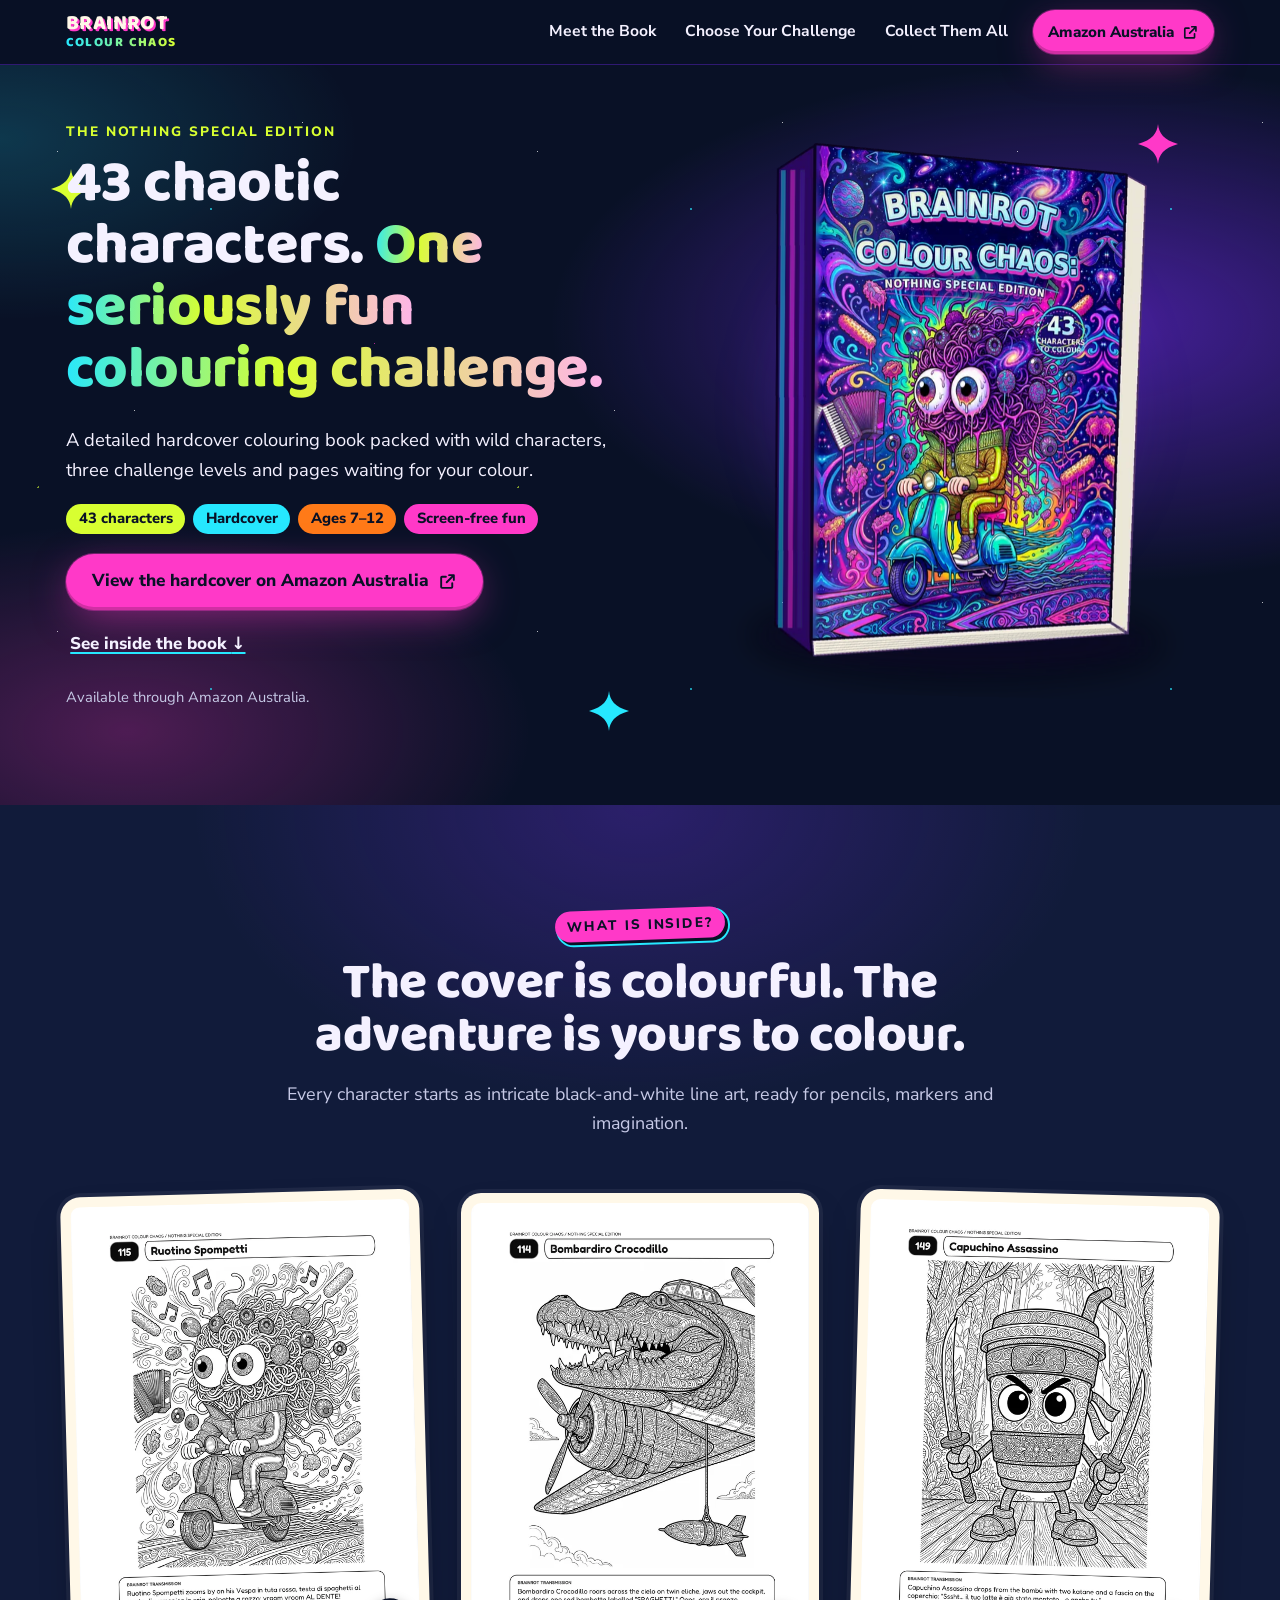
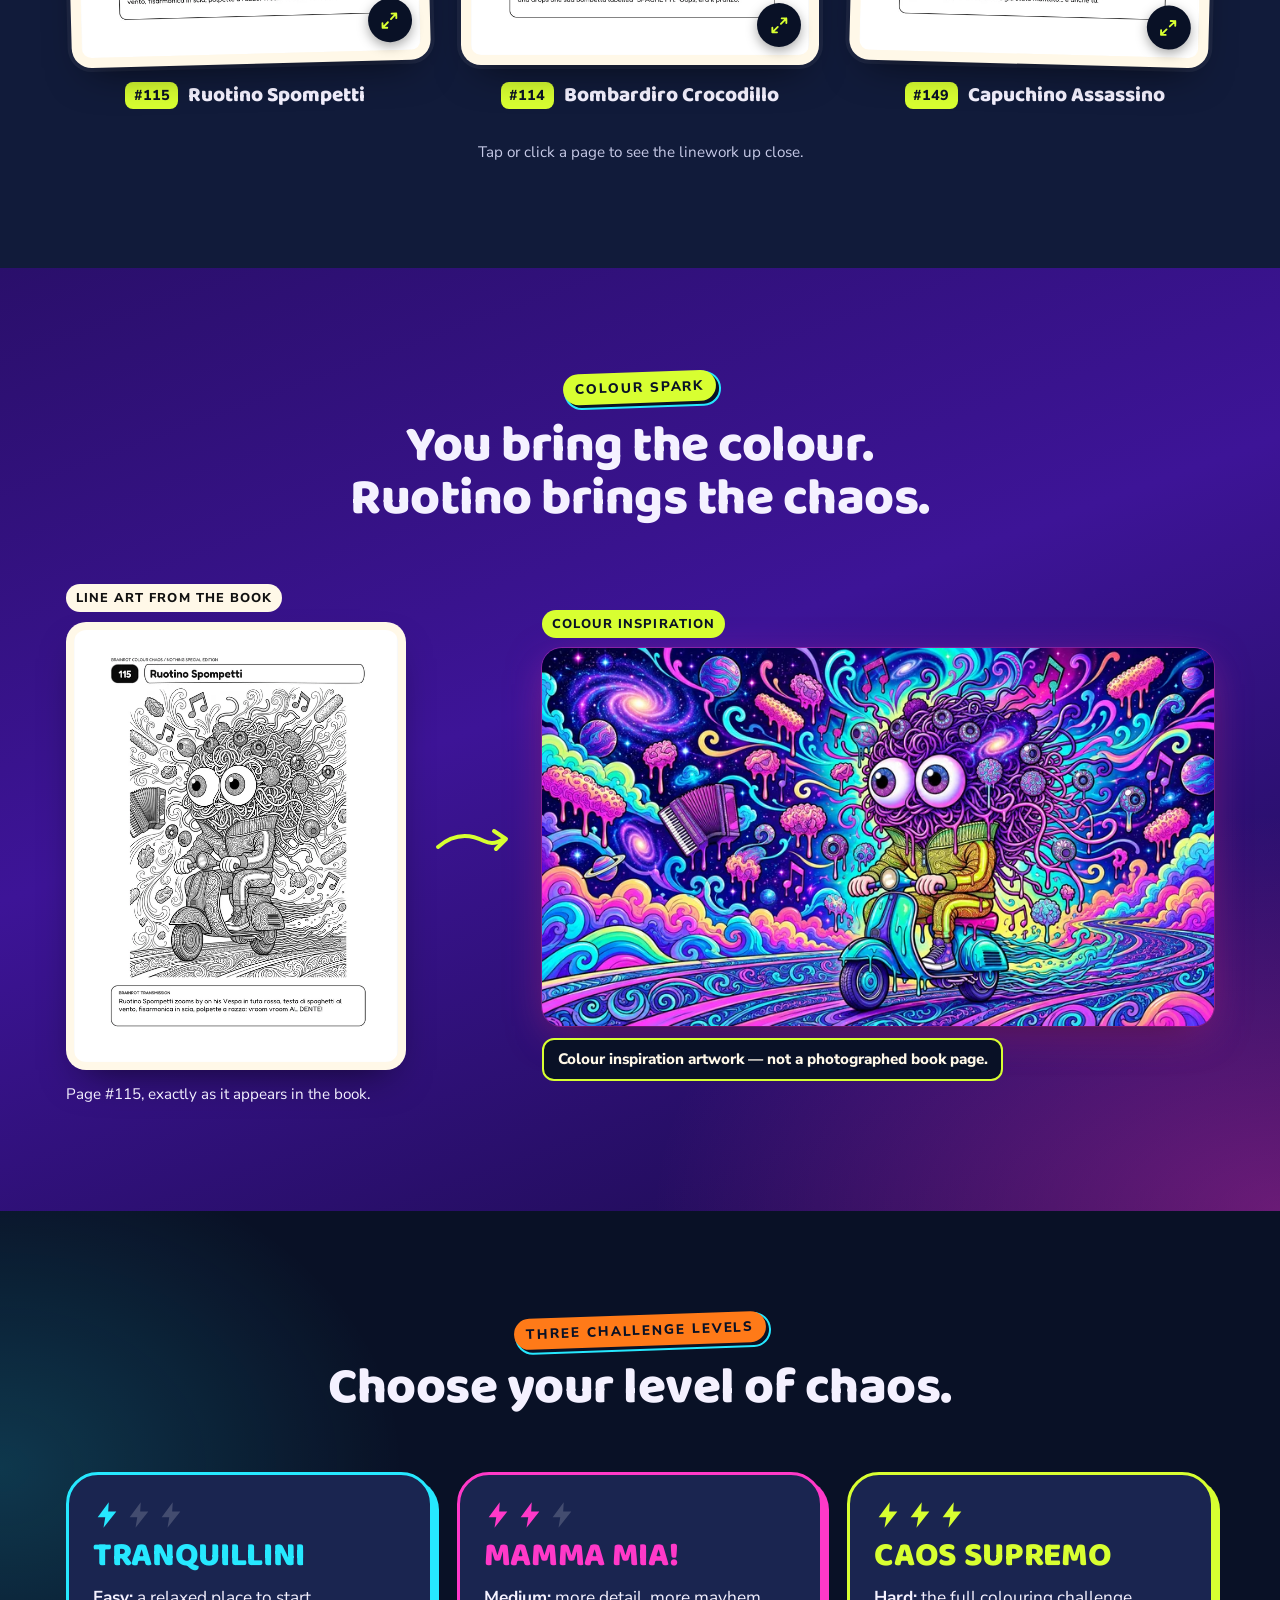
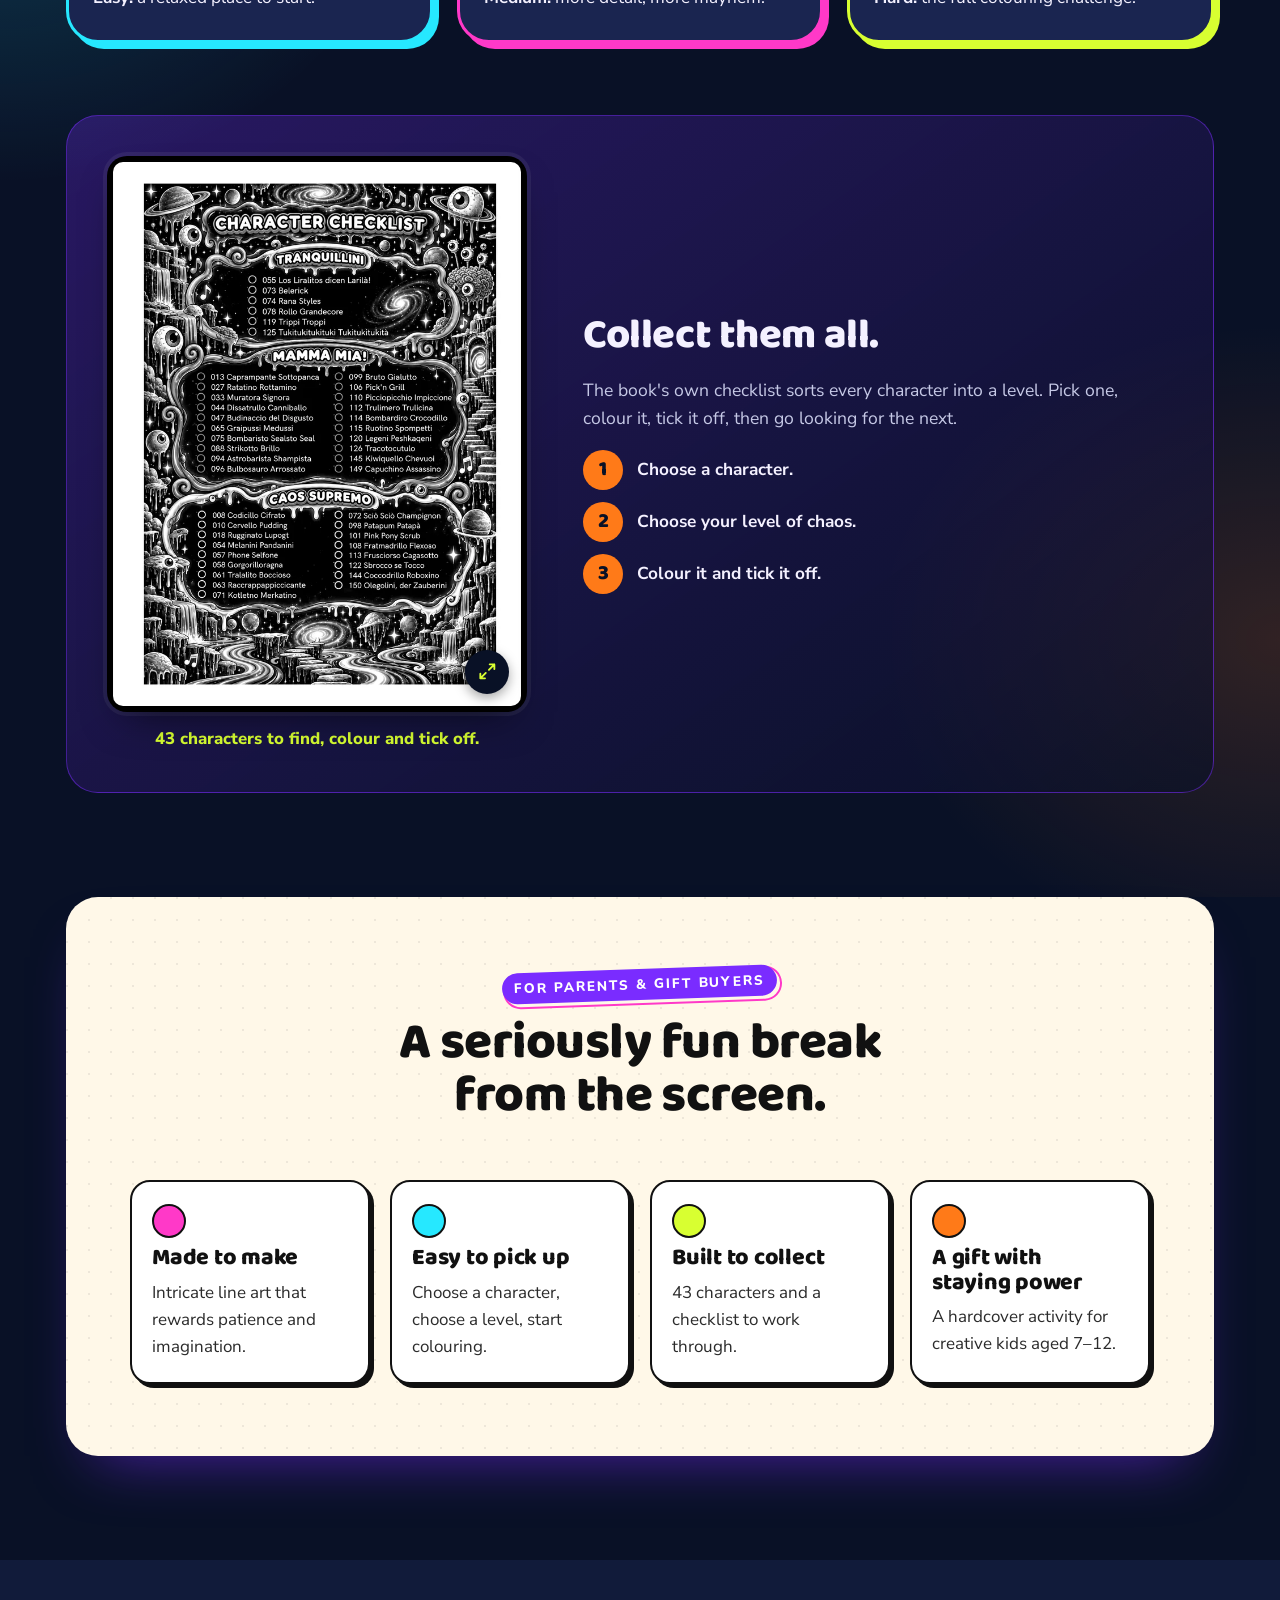
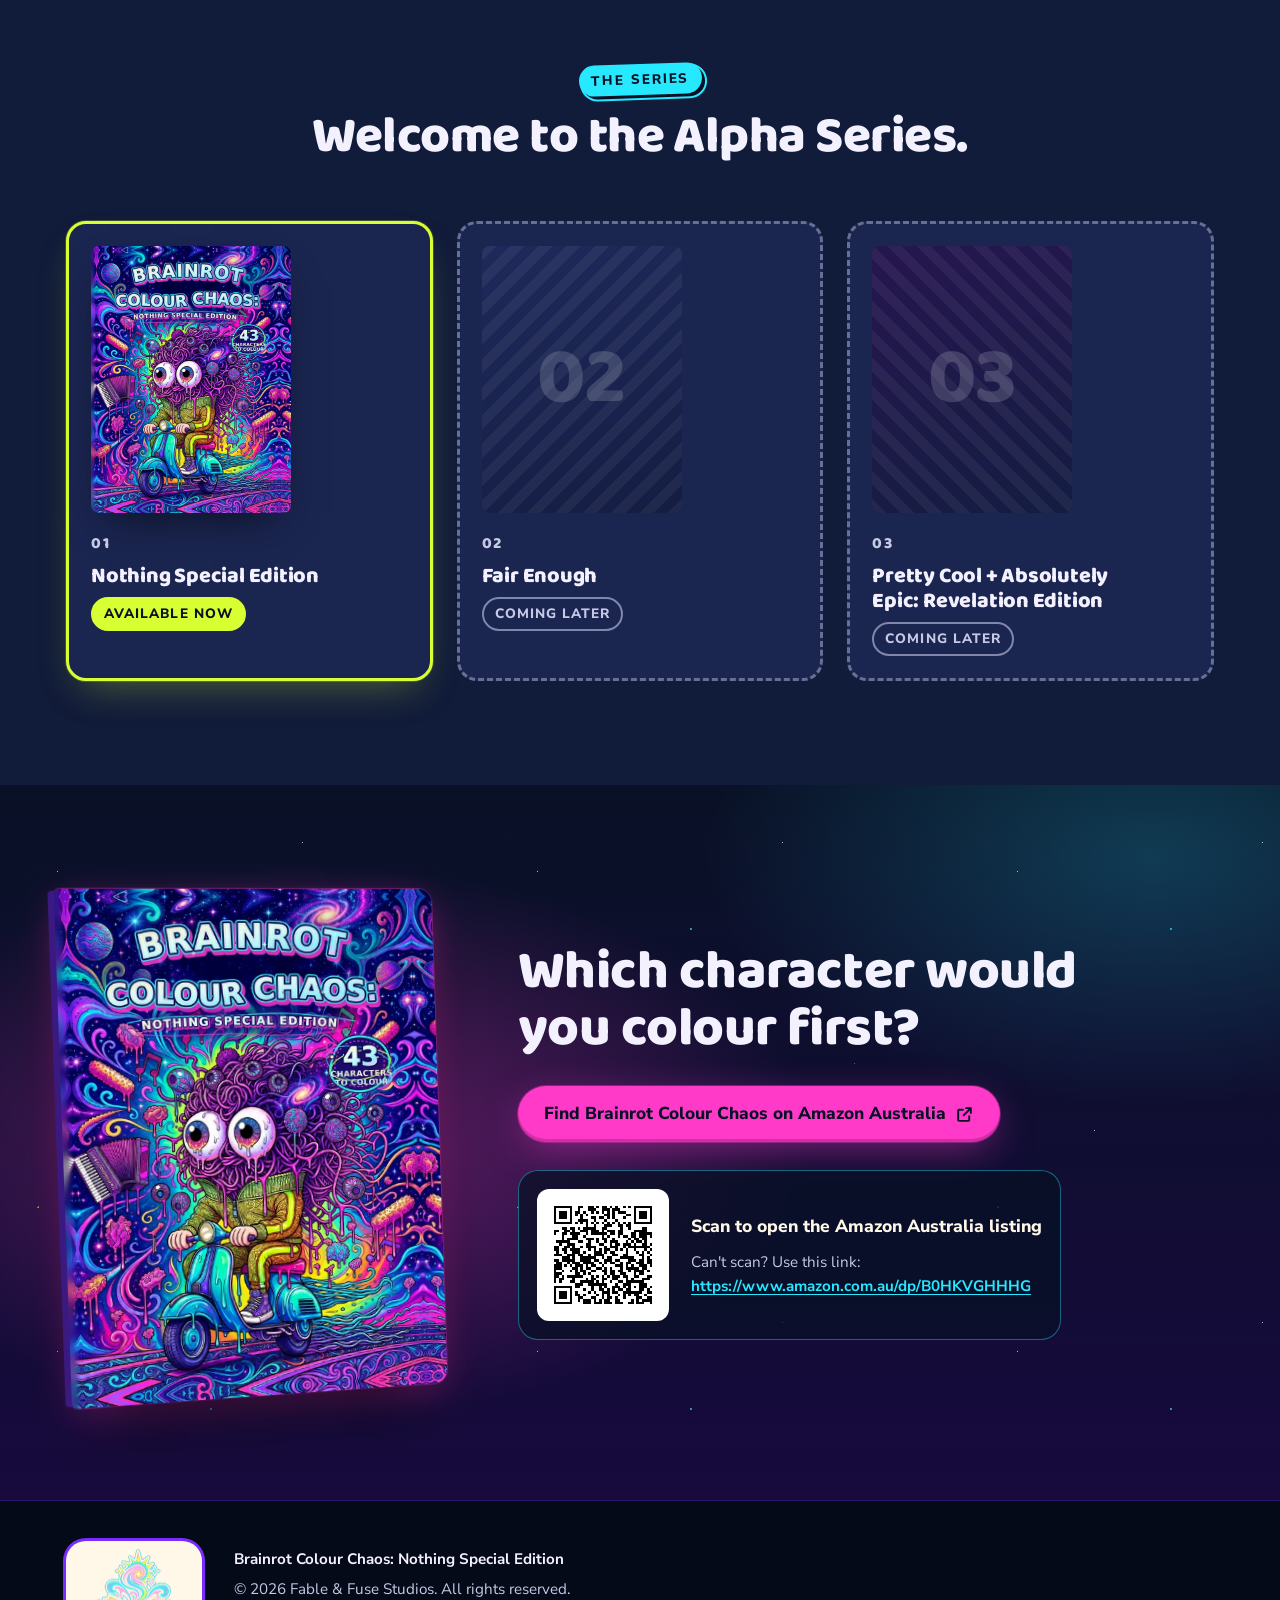
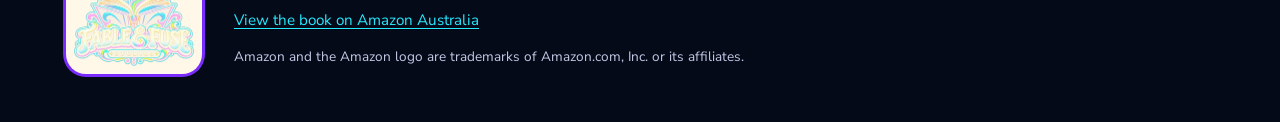
==== site/index.html @ ffc6242b "Brainrot Colour Chaos marketing site v1.0" ====
<!doctype html>
<html lang="en-AU">
<head>
  <meta charset="utf-8">
  <meta name="viewport" content="width=device-width, initial-scale=1">
  <title>Brainrot Colour Chaos | 43 Characters to Colour</title>
  <meta name="description" content="A colourful hardcover colouring challenge with 43 chaotic characters, three difficulty levels and intricate pages for creative kids aged 7–12.">
  <meta name="theme-color" content="#091126">
  <link rel="canonical" href="https://reevegibsone-cmyk.github.io/brainrot-colour-chaos-site/">

  <meta property="og:type" content="website">
  <meta property="og:title" content="Brainrot Colour Chaos | 43 Characters to Colour">
  <meta property="og:description" content="A colourful hardcover colouring challenge with 43 chaotic characters, three difficulty levels and intricate pages for creative kids aged 7–12.">
  <meta property="og:url" content="https://reevegibsone-cmyk.github.io/brainrot-colour-chaos-site/">
  <meta property="og:image" content="https://reevegibsone-cmyk.github.io/brainrot-colour-chaos-site/assets/og-image.jpg">
  <meta property="og:image:width" content="1200">
  <meta property="og:image:height" content="630">
  <meta property="og:image:alt" content="Front cover of Brainrot Colour Chaos: Nothing Special Edition">
  <meta property="og:locale" content="en_AU">
  <meta name="twitter:card" content="summary_large_image">

  <link rel="icon" type="image/png" href="assets/favicon.png">
  <link rel="apple-touch-icon" href="assets/apple-touch-icon.png">

  <link rel="preconnect" href="https://fonts.googleapis.com">
  <link rel="preconnect" href="https://fonts.gstatic.com" crossorigin>
  <link rel="stylesheet" href="https://fonts.googleapis.com/css2?family=Baloo+2:wght@700;800&family=Nunito+Sans:opsz,wght@6..12,400;6..12,700;6..12,800&display=swap">
  <link rel="preload" as="image" type="image/webp" href="assets/img/hardcover-mockup-640.webp"
        imagesrcset="assets/img/hardcover-mockup-640.webp 640w, assets/img/hardcover-mockup-1100.webp 1100w"
        imagesizes="(min-width: 960px) 480px, 88vw" fetchpriority="high">
  <link rel="stylesheet" href="css/styles.css">
  <script type="module" src="js/main.js"></script>
</head>
<body>
  <a class="skip-link" href="#main">Skip to content</a>

  <!-- Reusable external-link icon -->
  <svg width="0" height="0" class="sr-only" aria-hidden="true" focusable="false">
    <symbol id="i-external" viewBox="0 0 24 24"><path fill="none" stroke="currentColor" stroke-width="2.4" stroke-linecap="round" stroke-linejoin="round" d="M14 4h6v6M20 4l-9 9M18 14v5a1 1 0 0 1-1 1H5a1 1 0 0 1-1-1V7a1 1 0 0 1 1-1h5"/></symbol>
    <symbol id="i-spark" viewBox="0 0 24 24"><path fill="currentColor" d="M12 0c.6 5.7 3.3 9.4 12 12-8.7 2.6-11.4 6.3-12 12-.6-5.7-3.3-9.4-12-12 8.7-2.6 11.4-6.3 12-12Z"/></symbol>
    <symbol id="i-bolt" viewBox="0 0 24 24"><path fill="currentColor" d="M13.5 1 4 14h6.5L9 23l11-14h-7l.5-8Z"/></symbol>
    <symbol id="i-expand" viewBox="0 0 24 24"><path fill="none" stroke="currentColor" stroke-width="2.4" stroke-linecap="round" stroke-linejoin="round" d="M15 3h6v6M9 21H3v-6M21 3l-7 7M3 21l7-7"/></symbol>
  </svg>

  <header class="site-header">
    <div class="wrap site-header__inner">
      <a class="wordmark" href="#top" aria-label="Brainrot Colour Chaos, back to top">
        <span class="wordmark__top">Brainrot</span>
        <span class="wordmark__bottom">Colour Chaos</span>
      </a>
      <nav class="site-nav" aria-label="Primary">
        <ul>
          <li><a href="#inside">Meet the Book</a></li>
          <li><a href="#challenge">Choose Your Challenge</a></li>
          <li><a href="#collect">Collect Them All</a></li>
        </ul>
      </nav>
      <a class="btn btn--pink btn--small" href="https://www.amazon.com.au/dp/B0HKVGHHHG" target="_blank" rel="noopener noreferrer">
        <span>Amazon<span class="nav-cta__long"> Australia</span></span>
        <svg class="icon" aria-hidden="true" focusable="false"><use href="#i-external"/></svg>
        <span class="sr-only">(opens in a new tab)</span>
      </a>
    </div>
  </header>

  <main id="main">
    <!-- B. Hero -->
    <section class="hero" id="top" aria-labelledby="hero-title">
      <div class="stars" aria-hidden="true"></div>
      <svg class="decal decal--1" aria-hidden="true" focusable="false"><use href="#i-spark"/></svg>
      <svg class="decal decal--2" aria-hidden="true" focusable="false"><use href="#i-spark"/></svg>
      <svg class="decal decal--3" aria-hidden="true" focusable="false"><use href="#i-spark"/></svg>

      <div class="wrap hero__grid">
        <div class="hero__intro">
          <p class="eyebrow">The Nothing Special Edition</p>
          <h1 id="hero-title">43 chaotic characters. <span class="grad-text">One seriously fun colouring challenge.</span></h1>
        </div>

        <div class="hero__media">
          <div class="hero__glow" aria-hidden="true"></div>
          <img class="hero__mockup"
               src="assets/img/hardcover-mockup-640.webp"
               srcset="assets/img/hardcover-mockup-640.webp 640w, assets/img/hardcover-mockup-1100.webp 1100w"
               sizes="(min-width: 960px) 480px, 88vw"
               width="640" height="742" fetchpriority="high" decoding="async"
               alt="Hardcover mockup of Brainrot Colour Chaos: Nothing Special Edition">
        </div>

        <div class="hero__body">
          <p class="lede">A detailed hardcover colouring book packed with wild characters, three challenge levels and pages waiting for your colour.</p>
          <ul class="chips" aria-label="Book at a glance">
            <li class="chip chip--lime">43 characters</li>
            <li class="chip chip--cyan">Hardcover</li>
            <li class="chip chip--orange">Ages 7–12</li>
            <li class="chip chip--pink">Screen-free fun</li>
          </ul>
          <div class="hero__actions">
            <a class="btn btn--pink btn--large" href="https://www.amazon.com.au/dp/B0HKVGHHHG" target="_blank" rel="noopener noreferrer">
              <span>View the hardcover on Amazon Australia</span>
              <svg class="icon" aria-hidden="true" focusable="false"><use href="#i-external"/></svg>
              <span class="sr-only">(opens in a new tab)</span>
            </a>
            <a class="text-link" href="#inside">See inside the book <span aria-hidden="true">↓</span></a>
          </div>
          <p class="fine-print">Available through Amazon Australia.</p>
        </div>
      </div>
    </section>

    <!-- C. What is inside? -->
    <section class="section section--inside" id="inside" aria-labelledby="inside-title">
      <div class="wrap">
        <header class="section-head">
          <p class="eyebrow eyebrow--sticker">What is inside?</p>
          <h2 id="inside-title">The cover is colourful. The adventure is yours to colour.</h2>
          <p class="section-lede">Every character starts as intricate black-and-white line art, ready for pencils, markers and imagination.</p>
        </header>

        <ul class="page-grid" role="list">
          <li class="page-card page-card--tilt-l">
            <button class="page-card__open" type="button" data-lightbox="pages"
                    data-full="assets/img/page-115-ruotino-spompetti-1400.webp"
                    data-caption="#115 · Ruotino Spompetti">
              <img src="assets/img/page-115-ruotino-spompetti-640.webp" width="640" height="853" loading="lazy" decoding="async"
                   sizes="(min-width: 960px) 340px, (min-width: 640px) 45vw, 90vw"
                   srcset="assets/img/page-115-ruotino-spompetti-640.webp 640w, assets/img/page-115-ruotino-spompetti-1400.webp 1400w"
                   alt="Colouring page 115, Ruotino Spompetti: a spaghetti-headed character with huge eyes riding a patterned scooter, surrounded by meatballs, music notes and an accordion">
              <span class="page-card__zoom"><svg class="icon" aria-hidden="true" focusable="false"><use href="#i-expand"/></svg><span class="sr-only">Open larger preview</span></span>
            </button>
            <p class="page-card__label"><span class="page-no">#115</span> Ruotino Spompetti</p>
          </li>
          <li class="page-card">
            <button class="page-card__open" type="button" data-lightbox="pages"
                    data-full="assets/img/page-114-bombardiro-crocodillo-1400.webp"
                    data-caption="#114 · Bombardiro Crocodillo">
              <img src="assets/img/page-114-bombardiro-crocodillo-640.webp" width="640" height="853" loading="lazy" decoding="async"
                   sizes="(min-width: 960px) 340px, (min-width: 640px) 45vw, 90vw"
                   srcset="assets/img/page-114-bombardiro-crocodillo-640.webp 640w, assets/img/page-114-bombardiro-crocodillo-1400.webp 1400w"
                   alt="Colouring page 114, Bombardiro Crocodillo: a crocodile-headed propeller plane with patterned wings flying between swirly clouds">
              <span class="page-card__zoom"><svg class="icon" aria-hidden="true" focusable="false"><use href="#i-expand"/></svg><span class="sr-only">Open larger preview</span></span>
            </button>
            <p class="page-card__label"><span class="page-no">#114</span> Bombardiro Crocodillo</p>
          </li>
          <li class="page-card page-card--tilt-r">
            <button class="page-card__open" type="button" data-lightbox="pages"
                    data-full="assets/img/page-149-capuchino-assassino-1400.webp"
                    data-caption="#149 · Capuchino Assassino">
              <img src="assets/img/page-149-capuchino-assassino-640.webp" width="640" height="853" loading="lazy" decoding="async"
                   sizes="(min-width: 960px) 340px, (min-width: 640px) 45vw, 90vw"
                   srcset="assets/img/page-149-capuchino-assassino-640.webp 640w, assets/img/page-149-capuchino-assassino-1400.webp 1400w"
                   alt="Colouring page 149, Capuchino Assassino: a ninja coffee cup with a headband and fierce eyes holding two swords in a patterned forest">
              <span class="page-card__zoom"><svg class="icon" aria-hidden="true" focusable="false"><use href="#i-expand"/></svg><span class="sr-only">Open larger preview</span></span>
            </button>
            <p class="page-card__label"><span class="page-no">#149</span> Capuchino Assassino</p>
          </li>
        </ul>
        <p class="hint">Tap or click a page to see the linework up close.</p>
      </div>
    </section>

    <!-- D. Colour spark -->
    <section class="section section--spark" aria-labelledby="spark-title">
      <div class="wrap">
        <header class="section-head">
          <p class="eyebrow eyebrow--sticker eyebrow--lime">Colour spark</p>
          <h2 id="spark-title">You bring the colour. Ruotino brings the chaos.</h2>
        </header>
        <div class="spark">
          <figure class="spark__before">
            <span class="tag tag--cream">Line art from the book</span>
            <img src="assets/img/page-115-ruotino-spompetti-640.webp" width="640" height="853" loading="lazy" decoding="async"
                 alt="The black-and-white colouring page of Ruotino Spompetti, page 115, before any colour is added">
            <figcaption>Page #115, exactly as it appears in the book.</figcaption>
          </figure>
          <div class="spark__arrow" aria-hidden="true">
            <svg viewBox="0 0 80 40"><path d="M4 22c14-12 30-14 46-6 6 3 12 3 20-2" fill="none" stroke="currentColor" stroke-width="4" stroke-linecap="round"/><path d="M60 6l12 8-10 10" fill="none" stroke="currentColor" stroke-width="4" stroke-linecap="round" stroke-linejoin="round"/></svg>
          </div>
          <figure class="spark__after">
            <span class="tag tag--lime">Colour inspiration</span>
            <img src="assets/img/ruotino-colour-inspiration-800.webp"
                 srcset="assets/img/ruotino-colour-inspiration-800.webp 800w, assets/img/ruotino-colour-inspiration-1600.webp 1600w"
                 sizes="(min-width: 960px) 620px, 90vw"
                 width="800" height="450" loading="lazy" decoding="async"
                 alt="Full-colour inspiration artwork of Ruotino Spompetti riding a turquoise scooter through a neon galaxy of swirls, planets and floating meatballs">
            <figcaption class="spark__label">Colour inspiration artwork — not a photographed book page.</figcaption>
          </figure>
        </div>
      </div>
    </section>

    <!-- E. Challenge system -->
    <section class="section section--challenge" id="challenge" aria-labelledby="challenge-title">
      <div class="wrap">
        <header class="section-head">
          <p class="eyebrow eyebrow--sticker eyebrow--orange">Three challenge levels</p>
          <h2 id="challenge-title">Choose your level of chaos.</h2>
        </header>

        <ul class="levels" role="list">
          <li class="level level--easy">
            <span class="level__meter" aria-hidden="true">
              <svg class="icon"><use href="#i-bolt"/></svg><svg class="icon icon--off"><use href="#i-bolt"/></svg><svg class="icon icon--off"><use href="#i-bolt"/></svg>
            </span>
            <h3 class="level__name">Tranquillini</h3>
            <p><strong>Easy:</strong> a relaxed place to start.</p>
          </li>
          <li class="level level--medium">
            <span class="level__meter" aria-hidden="true">
              <svg class="icon"><use href="#i-bolt"/></svg><svg class="icon"><use href="#i-bolt"/></svg><svg class="icon icon--off"><use href="#i-bolt"/></svg>
            </span>
            <h3 class="level__name">Mamma Mia!</h3>
            <p><strong>Medium:</strong> more detail, more mayhem.</p>
          </li>
          <li class="level level--hard">
            <span class="level__meter" aria-hidden="true">
              <svg class="icon"><use href="#i-bolt"/></svg><svg class="icon"><use href="#i-bolt"/></svg><svg class="icon"><use href="#i-bolt"/></svg>
            </span>
            <h3 class="level__name">Caos Supremo</h3>
            <p><strong>Hard:</strong> the full colouring challenge.</p>
          </li>
        </ul>

        <div class="collect" id="collect">
          <figure class="collect__figure">
            <button class="collect__open" type="button" data-lightbox="checklist"
                    data-full="assets/img/character-checklist-1400.webp"
                    data-caption="Character checklist · 43 characters to find, colour and tick off.">
              <img src="assets/img/character-checklist-720.webp"
                   srcset="assets/img/character-checklist-720.webp 720w, assets/img/character-checklist-1400.webp 1400w"
                   sizes="(min-width: 960px) 420px, 90vw"
                   width="720" height="960" loading="lazy" decoding="async"
                   alt="The book's character checklist, listing all 43 characters by page number under three levels: Tranquillini, Mamma Mia! and Caos Supremo">
              <span class="page-card__zoom"><svg class="icon" aria-hidden="true" focusable="false"><use href="#i-expand"/></svg><span class="sr-only">Open larger checklist</span></span>
            </button>
            <figcaption>43 characters to find, colour and tick off.</figcaption>
          </figure>
          <div class="collect__copy">
            <h3>Collect them all.</h3>
            <p>The book's own checklist sorts every character into a level. Pick one, colour it, tick it off, then go looking for the next.</p>
            <ol class="steps">
              <li><span class="steps__n" aria-hidden="true">1</span> Choose a character.</li>
              <li><span class="steps__n" aria-hidden="true">2</span> Choose your level of chaos.</li>
              <li><span class="steps__n" aria-hidden="true">3</span> Colour it and tick it off.</li>
            </ol>
          </div>
        </div>
      </div>
    </section>

    <!-- F. Parent confidence -->
    <section class="section section--parents" aria-labelledby="parents-title">
      <div class="wrap">
        <div class="paper">
          <header class="section-head section-head--dark">
            <p class="eyebrow eyebrow--sticker eyebrow--violet">For parents &amp; gift buyers</p>
            <h2 id="parents-title">A seriously fun break from the screen.</h2>
          </header>
          <ul class="benefits" role="list">
            <li class="benefit">
              <span class="benefit__dot benefit__dot--pink" aria-hidden="true"></span>
              <h3>Made to make</h3>
              <p>Intricate line art that rewards patience and imagination.</p>
            </li>
            <li class="benefit">
              <span class="benefit__dot benefit__dot--cyan" aria-hidden="true"></span>
              <h3>Easy to pick up</h3>
              <p>Choose a character, choose a level, start colouring.</p>
            </li>
            <li class="benefit">
              <span class="benefit__dot benefit__dot--lime" aria-hidden="true"></span>
              <h3>Built to collect</h3>
              <p>43 characters and a checklist to work through.</p>
            </li>
            <li class="benefit">
              <span class="benefit__dot benefit__dot--orange" aria-hidden="true"></span>
              <h3>A gift with staying power</h3>
              <p>A hardcover activity for creative kids aged 7–12.</p>
            </li>
          </ul>
        </div>
      </div>
    </section>

    <!-- G. Alpha Series -->
    <section class="section section--series" id="series" aria-labelledby="series-title">
      <div class="wrap">
        <header class="section-head">
          <p class="eyebrow eyebrow--sticker eyebrow--cyan">The series</p>
          <h2 id="series-title">Welcome to the Alpha Series.</h2>
        </header>
        <ol class="series" role="list">
          <li class="book book--now">
            <img class="book__cover" src="assets/img/front-cover-600.webp" width="600" height="800" loading="lazy" decoding="async"
                 alt="Front cover of Brainrot Colour Chaos: Nothing Special Edition">
            <div class="book__text">
              <span class="book__no" aria-hidden="true">01</span>
              <h3><span class="sr-only">Book 1: </span>Nothing Special Edition</h3>
              <p class="status status--now">Available now</p>
            </div>
          </li>
          <li class="book book--later">
            <div class="book__placeholder" aria-hidden="true"><span>02</span></div>
            <div class="book__text">
              <span class="book__no" aria-hidden="true">02</span>
              <h3><span class="sr-only">Book 2: </span>Fair Enough</h3>
              <p class="status">Coming later</p>
            </div>
          </li>
          <li class="book book--later">
            <div class="book__placeholder book__placeholder--alt" aria-hidden="true"><span>03</span></div>
            <div class="book__text">
              <span class="book__no" aria-hidden="true">03</span>
              <h3><span class="sr-only">Book 3: </span>Pretty Cool + Absolutely Epic: Revelation Edition</h3>
              <p class="status">Coming later</p>
            </div>
          </li>
        </ol>
      </div>
    </section>

    <!-- H. Final conversion -->
    <section class="section section--final" aria-labelledby="final-title">
      <div class="stars" aria-hidden="true"></div>
      <div class="wrap final">
        <div class="final__cover">
          <img src="assets/img/front-cover-600.webp"
               srcset="assets/img/front-cover-600.webp 600w, assets/img/front-cover-1000.webp 1000w"
               sizes="(min-width: 960px) 380px, 70vw"
               width="600" height="800" loading="lazy" decoding="async"
               alt="Front cover of Brainrot Colour Chaos: Nothing Special Edition, showing a spaghetti-headed character on a scooter and a badge reading 43 characters to colour">
        </div>
        <div class="final__copy">
          <h2 id="final-title">Which character would you colour first?</h2>
          <a class="btn btn--pink btn--large" href="https://www.amazon.com.au/dp/B0HKVGHHHG" target="_blank" rel="noopener noreferrer">
            <span>Find Brainrot Colour Chaos on Amazon Australia</span>
            <svg class="icon" aria-hidden="true" focusable="false"><use href="#i-external"/></svg>
            <span class="sr-only">(opens in a new tab)</span>
          </a>
          <div class="qr">
            <a class="qr__code" href="https://www.amazon.com.au/dp/B0HKVGHHHG" target="_blank" rel="noopener noreferrer">
              <img src="assets/img/amazon-au-qr.png" width="900" height="900" loading="lazy" decoding="async"
                   alt="QR code that opens the Brainrot Colour Chaos listing on Amazon Australia">
              <span class="sr-only">(opens in a new tab)</span>
            </a>
            <div class="qr__text">
              <p class="qr__label">Scan to open the Amazon Australia listing</p>
              <p class="qr__fallback">Can't scan? Use this link:<br>
                <a href="https://www.amazon.com.au/dp/B0HKVGHHHG" target="_blank" rel="noopener noreferrer">https://www.amazon.com.au/dp/B0HKVGHHHG<span class="sr-only"> (opens in a new tab)</span></a>
              </p>
            </div>
          </div>
        </div>
      </div>
    </section>
  </main>

  <!-- I. Footer -->
  <footer class="site-footer">
    <div class="wrap site-footer__inner">
      <img class="site-footer__logo" src="assets/img/fable-and-fuse-logo-240.webp"
           srcset="assets/img/fable-and-fuse-logo-240.webp 1x, assets/img/fable-and-fuse-logo-480.webp 2x"
           width="120" height="118" loading="lazy" decoding="async" alt="Fable &amp; Fuse Studios">
      <div class="site-footer__text">
        <p><strong>Brainrot Colour Chaos: Nothing Special Edition</strong></p>
        <p>© <span data-year>2026</span> Fable &amp; Fuse Studios. All rights reserved.</p>
        <p><a href="https://www.amazon.com.au/dp/B0HKVGHHHG" target="_blank" rel="noopener noreferrer">View the book on Amazon Australia<span class="sr-only"> (opens in a new tab)</span></a></p>
        <p class="site-footer__legal">Amazon and the Amazon logo are trademarks of Amazon.com, Inc. or its affiliates.</p>
      </div>
    </div>
  </footer>

  <!-- Lightbox -->
  <dialog class="lightbox" id="lightbox" aria-labelledby="lightbox-caption">
    <div class="lightbox__frame">
      <figure class="lightbox__figure">
        <img class="lightbox__img" src="" alt="">
        <figcaption class="lightbox__caption">
          <span id="lightbox-caption"></span>
          <span class="lightbox__count" aria-live="polite"></span>
        </figcaption>
      </figure>
      <div class="lightbox__controls">
        <button class="lb-btn" type="button" data-lb="prev"><span aria-hidden="true">←</span> Previous</button>
        <button class="lb-btn lb-btn--close" type="button" data-lb="close">Close <span aria-hidden="true">✕</span></button>
        <button class="lb-btn" type="button" data-lb="next">Next <span aria-hidden="true">→</span></button>
      </div>
    </div>
  </dialog>
</body>
</html>
---- site/css/styles.css ----
/* Brainrot Colour Chaos — v1.0
   Neon chaos, controlled layout. Mobile-first. */

:root {
  --ink: #091126;
  --ink-2: #111b3a;
  --ink-3: #1a2550;
  --violet: #7a2cff;
  --pink: #ff39c8;
  --lime: #d8ff31;
  --orange: #ff7a18;
  --cyan: #26e8ff;
  --cream: #fff8e8;
  --charcoal: #111111;
  --text: #f4f1ff;
  --text-muted: #c6c9e6;

  --font-display: "Baloo 2", "Arial Rounded MT Bold", "Trebuchet MS", system-ui, sans-serif;
  --font-body: "Nunito Sans", system-ui, -apple-system, "Segoe UI", Roboto, Arial, sans-serif;

  --radius-s: 12px;
  --radius-m: 20px;
  --radius-l: 32px;
  --gutter: 16px;
  --wrap: 1180px;
  --header-h: 64px;

  --glow-pink: 0 0 0 1px rgb(255 57 200 / .35), 0 10px 40px -8px rgb(255 57 200 / .55);
  --glow-cyan: 0 0 0 1px rgb(38 232 255 / .35), 0 10px 40px -8px rgb(38 232 255 / .45);
  --shadow-card: 0 18px 40px -18px rgb(0 0 0 / .65);
}

*, *::before, *::after { box-sizing: border-box; }

html {
  scroll-behavior: smooth;
  scroll-padding-top: calc(var(--header-h) + 12px);
  -webkit-text-size-adjust: 100%;
}

body {
  margin: 0;
  background: var(--ink);
  color: var(--text);
  font-family: var(--font-body);
  font-size: 1.0625rem;
  line-height: 1.6;
  overflow-x: hidden;
}

img, svg { display: block; max-width: 100%; height: auto; }
button { font: inherit; color: inherit; }
a { color: var(--cyan); text-underline-offset: .2em; }
a:hover { color: var(--lime); }

h1, h2, h3 {
  font-family: var(--font-display);
  font-weight: 800;
  line-height: 1.05;
  letter-spacing: -.01em;
  margin: 0;
  text-wrap: balance;
}
p { margin: 0; }
ul, ol { margin: 0; padding: 0; list-style: none; }

:focus-visible {
  outline: 3px solid var(--cyan);
  outline-offset: 3px;
  border-radius: 6px;
}

.sr-only {
  position: absolute !important;
  width: 1px; height: 1px;
  padding: 0; margin: -1px;
  overflow: hidden; clip: rect(0 0 0 0);
  white-space: nowrap; border: 0;
}

.skip-link {
  position: fixed; left: 12px; top: -80px; z-index: 100;
  background: var(--lime); color: var(--ink);
  font-weight: 800; padding: 10px 16px; border-radius: 999px;
  text-decoration: none;
}
.skip-link:focus { top: 12px; color: var(--ink); }

.wrap {
  width: 100%;
  max-width: var(--wrap);
  margin-inline: auto;
  padding-inline: var(--gutter);
}

.icon { width: 1.1em; height: 1.1em; flex: none; }

/* ---------- Buttons & links ---------- */

.btn {
  display: inline-flex;
  align-items: center;
  justify-content: center;
  gap: .55em;
  font-family: var(--font-body);
  font-weight: 800;
  line-height: 1.2;
  text-decoration: none;
  border-radius: 999px;
  border: 0;
  cursor: pointer;
  transition: transform .18s ease, box-shadow .18s ease, background-color .18s ease;
}
.btn--pink {
  background: var(--pink);
  color: var(--ink);
  box-shadow: var(--glow-pink), inset 0 -3px 0 rgb(0 0 0 / .18);
}
.btn--pink:hover { color: var(--ink); background: #ff5ad3; transform: translateY(-2px); }
.btn--pink:active { transform: translateY(0); }
.btn--small { padding: .6em 1em; font-size: .95rem; min-height: 44px; }
.btn--large { padding: 1em 1.5em; font-size: 1.08rem; min-height: 56px; text-align: center; }

.text-link {
  color: var(--text);
  font-weight: 800;
  text-decoration: underline;
  text-decoration-color: var(--cyan);
  text-decoration-thickness: 2px;
  padding: .5em .25em;
}
.text-link:hover { color: var(--lime); text-decoration-color: var(--lime); }

/* ---------- Header ---------- */

.site-header {
  position: sticky;
  top: 0;
  z-index: 50;
  background: rgb(9 17 38 / .88);
  -webkit-backdrop-filter: blur(12px);
  backdrop-filter: blur(12px);
  border-bottom: 1px solid rgb(122 44 255 / .35);
}
.site-header__inner {
  display: flex;
  align-items: center;
  gap: 12px;
  min-height: var(--header-h);
}
.wordmark {
  display: flex;
  flex-direction: column;
  text-decoration: none;
  font-family: var(--font-display);
  font-weight: 800;
  line-height: .9;
  text-transform: uppercase;
  margin-right: auto;
}
.wordmark__top {
  font-size: 1.3rem;
  color: var(--cream);
  text-shadow: 2px 2px 0 var(--pink);
  letter-spacing: .02em;
}
.wordmark__bottom {
  font-size: .82rem;
  letter-spacing: .12em;
  background: linear-gradient(90deg, var(--cyan), var(--lime));
  -webkit-background-clip: text;
  background-clip: text;
  color: transparent;
  padding-top: 3px;
}
.wordmark:hover .wordmark__top { color: #fff; }

.site-nav { display: none; }
.nav-cta__long { display: none; }

@media (min-width: 900px) {
  .site-nav { display: block; }
  .site-nav ul { display: flex; gap: 4px; }
  .site-nav a {
    display: block;
    color: var(--text);
    text-decoration: none;
    font-weight: 700;
    font-size: .98rem;
    padding: .5em .8em;
    border-radius: 999px;
    transition: background-color .15s ease, color .15s ease;
  }
  .site-nav a:hover { background: rgb(216 255 49 / .12); color: var(--lime); }
  .nav-cta__long { display: inline; }
}

/* ---------- Decorative background ---------- */

.stars {
  position: absolute;
  inset: 0;
  pointer-events: none;
  background-image:
    radial-gradient(1.5px 1.5px at 12% 18%, #fff 50%, transparent 51%),
    radial-gradient(1px 1px at 28% 72%, #fff 50%, transparent 51%),
    radial-gradient(2px 2px at 44% 30%, rgb(38 232 255 / .9) 50%, transparent 51%),
    radial-gradient(1px 1px at 63% 12%, #fff 50%, transparent 51%),
    radial-gradient(1.5px 1.5px at 78% 58%, rgb(255 57 200 / .9) 50%, transparent 51%),
    radial-gradient(1px 1px at 90% 26%, #fff 50%, transparent 51%),
    radial-gradient(2px 2px at 8% 88%, rgb(216 255 49 / .8) 50%, transparent 51%),
    radial-gradient(1px 1px at 55% 90%, #fff 50%, transparent 51%);
  background-size: 480px 480px;
  opacity: .7;
}

.decal {
  position: absolute;
  width: 28px; height: 28px;
  pointer-events: none;
  animation: float 7s ease-in-out infinite;
}
.decal--1 { color: var(--lime); top: 14%; left: 4%; }
.decal--2 { color: var(--pink); top: 8%; right: 8%; width: 20px; height: 20px; animation-delay: -2s; }
.decal--3 { color: var(--cyan); bottom: 10%; left: 46%; width: 22px; height: 22px; animation-delay: -4s; }

@keyframes float {
  0%, 100% { transform: translateY(0) rotate(0deg); }
  50% { transform: translateY(-12px) rotate(18deg); }
}

.grad-text {
  background: linear-gradient(95deg, var(--cyan) 0%, var(--lime) 40%, #ffb3ec 100%);
  -webkit-background-clip: text;
  background-clip: text;
  color: transparent;
  -webkit-box-decoration-break: clone;
  box-decoration-break: clone;
}

/* ---------- Eyebrows, chips, tags ---------- */

.eyebrow {
  font-weight: 800;
  font-size: .85rem;
  letter-spacing: .14em;
  text-transform: uppercase;
  color: var(--lime);
}
.eyebrow--sticker {
  display: inline-block;
  background: var(--pink);
  color: var(--ink);
  padding: .35em .9em;
  border-radius: 999px;
  transform: rotate(-2deg);
  box-shadow: 3px 3px 0 var(--ink), 3px 3px 0 2px var(--cyan);
}
.eyebrow--lime { background: var(--lime); }
.eyebrow--orange { background: var(--orange); }
.eyebrow--cyan { background: var(--cyan); }
.eyebrow--violet { background: var(--violet); color: #fff; box-shadow: 3px 3px 0 var(--cream), 3px 3px 0 2px var(--pink); }

.chips { display: flex; flex-wrap: wrap; gap: 8px; }
.chip {
  font-weight: 800;
  font-size: .92rem;
  padding: .35em .85em;
  border-radius: 999px;
  color: var(--ink);
  line-height: 1.3;
}
.chip--lime { background: var(--lime); }
.chip--cyan { background: var(--cyan); }
.chip--orange { background: var(--orange); }
.chip--pink { background: var(--pink); }

.tag {
  display: inline-block;
  font-weight: 800;
  font-size: .8rem;
  letter-spacing: .08em;
  text-transform: uppercase;
  padding: .3em .8em;
  border-radius: 999px;
  margin-bottom: 10px;
}
.tag--cream { background: var(--cream); color: var(--charcoal); }
.tag--lime { background: var(--lime); color: var(--ink); }

/* ---------- Hero ---------- */

.hero {
  position: relative;
  overflow: hidden;
  padding: 28px 0 56px;
  background:
    radial-gradient(60% 50% at 85% 35%, rgb(122 44 255 / .55), transparent 70%),
    radial-gradient(45% 40% at 10% 90%, rgb(255 57 200 / .28), transparent 70%),
    radial-gradient(40% 35% at 0% 10%, rgb(38 232 255 / .18), transparent 70%),
    var(--ink);
}
.hero__grid {
  position: relative;
  display: grid;
  gap: 20px;
}
.hero h1 {
  font-size: clamp(2rem, 7.4vw, 3.7rem);
  margin-top: 10px;
}
.hero__media {
  position: relative;
  max-width: 440px;
  margin-inline: auto;
  width: 100%;
  perspective: 1200px;
}
.hero__glow {
  position: absolute;
  inset: 12% 10% 16%;
  background: radial-gradient(closest-side, rgb(255 57 200 / .6), rgb(122 44 255 / .35) 60%, transparent);
  filter: blur(30px);
}
.hero__mockup {
  position: relative;
  width: 100%;
  transform: rotateY(-6deg) rotateX(2deg);
  transition: transform .5s cubic-bezier(.2, .8, .2, 1);
}
.hero__media:hover .hero__mockup { transform: rotateY(4deg) rotateX(0deg) scale(1.02); }

.lede { font-size: 1.15rem; color: var(--text); max-width: 34em; }
.hero__body { display: grid; gap: 20px; justify-items: start; }
.hero__actions {
  display: flex;
  flex-wrap: wrap;
  align-items: center;
  gap: 12px 20px;
}
.fine-print { font-size: .92rem; color: var(--text-muted); }

@media (min-width: 960px) {
  .hero { padding: 56px 0 96px; }
  .hero__grid {
    grid-template-columns: 1.05fr .95fr;
    grid-template-areas: "intro media" "body media";
    column-gap: 48px;
    row-gap: 24px;
    align-items: center;
  }
  .hero__intro { grid-area: intro; align-self: end; }
  .hero__media { grid-area: media; max-width: 480px; }
  .hero__body { grid-area: body; align-self: start; }
  .decal { width: 40px; height: 40px; }
}

/* ---------- Sections ---------- */

.section { position: relative; padding: 64px 0; }
@media (min-width: 960px) { .section { padding: 104px 0; } }

.section-head {
  display: grid;
  gap: 16px;
  justify-items: start;
  max-width: 760px;
  margin-bottom: 36px;
}
.section-head h2 { font-size: clamp(1.9rem, 5.6vw, 3.2rem); }
.section-lede { font-size: 1.12rem; color: var(--text-muted); }
@media (min-width: 960px) {
  .section-head { justify-items: center; text-align: center; margin-inline: auto; margin-bottom: 56px; }
}

/* C. Inside */
.section--inside {
  background:
    radial-gradient(50% 40% at 50% 0%, rgb(122 44 255 / .25), transparent 70%),
    var(--ink-2);
}
.page-grid {
  display: grid;
  gap: 28px;
}
@media (min-width: 640px) { .page-grid { grid-template-columns: repeat(2, 1fr); } }
@media (min-width: 960px) { .page-grid { grid-template-columns: repeat(3, 1fr); gap: 36px; } }

.page-card { display: grid; gap: 14px; justify-items: center; }
.page-card__open, .collect__open {
  position: relative;
  display: block;
  width: 100%;
  padding: 10px;
  background: var(--cream);
  border: 0;
  border-radius: var(--radius-m);
  cursor: zoom-in;
  box-shadow: var(--shadow-card), 0 0 0 4px rgb(255 255 255 / .06);
  transition: transform .25s ease, box-shadow .25s ease;
}
.page-card__open img, .collect__open img { border-radius: 10px; width: 100%; }
.page-card__open:hover, .collect__open:hover {
  transform: translateY(-6px) rotate(-.6deg);
  box-shadow: var(--shadow-card), var(--glow-cyan);
}
@media (min-width: 960px) {
  .page-card--tilt-l .page-card__open { transform: rotate(-1.5deg); }
  .page-card--tilt-r .page-card__open { transform: rotate(1.5deg); }
  .page-card--tilt-l .page-card__open:hover,
  .page-card--tilt-r .page-card__open:hover { transform: translateY(-6px) rotate(0); }
}
.page-card__zoom {
  position: absolute;
  right: 18px; bottom: 18px;
  display: grid; place-items: center;
  width: 44px; height: 44px;
  border-radius: 50%;
  background: var(--ink);
  color: var(--lime);
  box-shadow: 0 4px 12px rgb(0 0 0 / .35);
}
.page-card__label {
  font-family: var(--font-display);
  font-weight: 800;
  font-size: 1.3rem;
  display: flex; align-items: center; gap: 10px;
  text-align: center;
}
.page-no {
  font-family: var(--font-body);
  font-size: .9rem;
  background: var(--lime);
  color: var(--ink);
  padding: .15em .6em;
  border-radius: 8px;
}
.hint { margin-top: 28px; color: var(--text-muted); font-size: .95rem; text-align: center; }

/* D. Spark */
.section--spark {
  background:
    radial-gradient(70% 60% at 100% 100%, rgb(255 57 200 / .35), transparent 70%),
    linear-gradient(160deg, #2a0f6b 0%, #3d1497 45%, #1a0b4a 100%);
}
.spark {
  display: grid;
  gap: 20px;
  align-items: center;
}
.spark figure { margin: 0; }
.spark__before img {
  background: var(--cream);
  padding: 8px;
  border-radius: var(--radius-m);
  box-shadow: var(--shadow-card);
  max-width: 340px;
  width: 100%;
}
.spark__after img {
  border-radius: var(--radius-m);
  box-shadow: var(--shadow-card), var(--glow-pink);
  width: 100%;
}
.spark figcaption {
  margin-top: 12px;
  font-size: .95rem;
  color: var(--text);
}
.spark__label {
  display: inline-block;
  background: var(--ink);
  color: var(--cream) !important;
  font-weight: 800;
  padding: .5em .9em;
  border-radius: var(--radius-s);
  border: 2px solid var(--lime);
}
.spark__arrow {
  color: var(--lime);
  width: 64px;
  justify-self: center;
  transform: rotate(90deg);
}
@media (min-width: 960px) {
  .spark { grid-template-columns: minmax(0, 340px) 80px minmax(0, 1fr); gap: 28px; }
  .spark__arrow { transform: none; width: 80px; }
}

/* E. Challenge */
.section--challenge {
  background:
    radial-gradient(45% 35% at 0% 20%, rgb(38 232 255 / .18), transparent 70%),
    radial-gradient(45% 35% at 100% 80%, rgb(255 122 24 / .16), transparent 70%),
    var(--ink);
}
.levels { display: grid; gap: 18px; }
@media (min-width: 760px) { .levels { grid-template-columns: repeat(3, 1fr); gap: 24px; } }

.level {
  position: relative;
  display: grid;
  gap: 10px;
  align-content: start;
  padding: 26px 24px 28px;
  border-radius: var(--radius-l);
  background: var(--ink-3);
  border: 3px solid var(--accent);
  box-shadow: 6px 6px 0 var(--accent);
  transition: transform .2s ease, box-shadow .2s ease;
}
.level:hover { transform: translate(-3px, -3px); box-shadow: 9px 9px 0 var(--accent); }
.level--easy { --accent: var(--cyan); }
.level--medium { --accent: var(--pink); }
.level--hard { --accent: var(--lime); }
.level__meter { display: flex; gap: 4px; color: var(--accent); }
.level__meter .icon { width: 28px; height: 28px; }
.level__meter .icon--off { color: rgb(255 255 255 / .18); }
.level__name {
  font-size: clamp(1.7rem, 5vw, 2.1rem);
  text-transform: uppercase;
  color: var(--accent);
}
.level p { color: var(--text); font-size: 1.08rem; }

.collect {
  display: grid;
  gap: 32px;
  margin-top: 56px;
  padding: 24px;
  border-radius: var(--radius-l);
  background: linear-gradient(145deg, rgb(122 44 255 / .28), rgb(9 17 38 / .6));
  border: 1px solid rgb(122 44 255 / .5);
  align-items: center;
}
@media (min-width: 900px) {
  .collect { grid-template-columns: minmax(0, 420px) minmax(0, 1fr); gap: 56px; padding: 40px; margin-top: 72px; }
}
.collect__figure { margin: 0; display: grid; gap: 14px; justify-items: center; }
.collect__open { background: #000; padding: 6px; }
.collect__figure figcaption {
  font-weight: 800;
  font-size: 1.05rem;
  color: var(--lime);
  text-align: center;
}
.collect__copy { display: grid; gap: 18px; }
.collect__copy h3 { font-size: clamp(1.8rem, 5vw, 2.6rem); }
.collect__copy p { font-size: 1.1rem; color: var(--text-muted); max-width: 32em; }
.steps { display: grid; gap: 12px; }
.steps li { display: flex; align-items: center; gap: 14px; font-weight: 700; font-size: 1.08rem; }
.steps__n {
  display: grid; place-items: center;
  width: 40px; height: 40px; flex: none;
  border-radius: 50%;
  background: var(--orange);
  color: var(--ink);
  font-family: var(--font-display);
  font-size: 1.3rem;
  font-weight: 800;
}

/* F. Parents */
.section--parents { background: var(--ink); padding-top: 0; }
.paper {
  background: var(--cream);
  color: var(--charcoal);
  border-radius: var(--radius-l);
  padding: 40px 22px;
  box-shadow: 0 30px 60px -30px rgb(122 44 255 / .6);
  background-image:
    radial-gradient(circle at 1px 1px, rgb(17 17 17 / .07) 1px, transparent 0);
  background-size: 22px 22px;
}
@media (min-width: 960px) { .paper { padding: 72px 64px; } }
.section-head--dark .section-lede { color: #3b3b3b; }
.benefits { display: grid; gap: 16px; }
@media (min-width: 640px) { .benefits { grid-template-columns: repeat(2, 1fr); } }
@media (min-width: 1040px) { .benefits { grid-template-columns: repeat(4, 1fr); gap: 20px; } }
.benefit {
  display: grid;
  gap: 8px;
  align-content: start;
  background: #fff;
  border: 2px solid var(--charcoal);
  border-radius: var(--radius-m);
  padding: 22px 20px;
  box-shadow: 4px 4px 0 var(--charcoal);
}
.benefit h3 { font-size: 1.45rem; color: var(--charcoal); }
.benefit p { color: #2b2b2b; }
.benefit__dot { width: 34px; height: 34px; border-radius: 50%; border: 2px solid var(--charcoal); }
.benefit__dot--pink { background: var(--pink); }
.benefit__dot--cyan { background: var(--cyan); }
.benefit__dot--lime { background: var(--lime); }
.benefit__dot--orange { background: var(--orange); }

/* G. Series */
.section--series { background: var(--ink-2); }
.series { display: grid; gap: 20px; }
@media (min-width: 760px) { .series { grid-template-columns: repeat(3, 1fr); gap: 24px; } }
.book {
  display: grid;
  grid-template-columns: 104px 1fr;
  gap: 18px;
  align-items: center;
  padding: 18px;
  border-radius: var(--radius-m);
  background: var(--ink-3);
}
@media (min-width: 760px) {
  .book { grid-template-columns: 1fr; align-items: start; align-content: start; padding: 22px; }
  .book__cover, .book__placeholder { max-width: 200px; }
}
.book--now { border: 3px solid var(--lime); box-shadow: 0 0 0 1px rgb(216 255 49 / .2), 0 18px 40px -16px rgb(216 255 49 / .35); }
.book--later { border: 3px dashed rgb(198 201 230 / .45); }
.book__cover {
  width: 100%;
  border-radius: 8px;
  aspect-ratio: 3 / 4;
  object-fit: cover;
  box-shadow: var(--shadow-card);
}
.book__placeholder {
  display: grid;
  place-items: center;
  aspect-ratio: 3 / 4;
  border-radius: 8px;
  background:
    repeating-linear-gradient(135deg, rgb(255 255 255 / .05) 0 10px, transparent 10px 20px),
    linear-gradient(160deg, #1f2a5c, #141d42);
  font-family: var(--font-display);
  font-weight: 800;
  font-size: clamp(2.6rem, 10vw, 5rem);
  color: rgb(255 255 255 / .16);
}
.book__placeholder--alt {
  background:
    repeating-linear-gradient(45deg, rgb(255 255 255 / .05) 0 10px, transparent 10px 20px),
    linear-gradient(160deg, #26164f, #141d42);
}
.book__text { display: grid; gap: 8px; justify-items: start; }
.book__no {
  font-family: var(--font-display);
  font-weight: 800;
  font-size: 1rem;
  color: var(--text-muted);
  letter-spacing: .1em;
}
.book h3 { font-size: 1.35rem; line-height: 1.15; }
.status {
  font-weight: 800;
  font-size: .85rem;
  letter-spacing: .08em;
  text-transform: uppercase;
  padding: .3em .8em;
  border-radius: 999px;
  border: 2px solid rgb(198 201 230 / .6);
  color: var(--text-muted);
}
.status--now { background: var(--lime); border-color: var(--lime); color: var(--ink); }

/* H. Final */
.section--final {
  overflow: hidden;
  background:
    radial-gradient(55% 55% at 25% 50%, rgb(255 57 200 / .35), transparent 70%),
    radial-gradient(50% 50% at 90% 10%, rgb(38 232 255 / .2), transparent 70%),
    linear-gradient(180deg, var(--ink) 0%, #170a3e 100%);
}
.final { position: relative; display: grid; gap: 40px; align-items: center; }
.final__cover { max-width: 300px; margin-inline: auto; width: 100%; perspective: 1000px; }
.final__cover img {
  border-radius: 6px 14px 14px 6px;
  box-shadow: -8px 0 0 -2px #3a1a80, 0 30px 60px -20px rgb(0 0 0 / .8), var(--glow-pink);
  transform: rotateY(8deg) rotate(-2deg);
  transition: transform .5s cubic-bezier(.2, .8, .2, 1);
}
.final__cover:hover img { transform: rotateY(0) rotate(0) scale(1.02); }
.final__copy { display: grid; gap: 28px; justify-items: start; }
.final__copy h2 { font-size: clamp(2rem, 6vw, 3.4rem); }
@media (min-width: 960px) {
  .final { grid-template-columns: 380px 1fr; gap: 72px; }
  .final__cover { max-width: none; }
}

.qr {
  display: flex;
  flex-wrap: wrap;
  align-items: center;
  gap: 18px 22px;
  padding: 18px;
  border-radius: var(--radius-m);
  background: rgb(9 17 38 / .75);
  border: 1px solid rgb(38 232 255 / .4);
  max-width: 100%;
}
.qr__code {
  display: block;
  flex: none;
  width: 132px;
  background: #fff;
  padding: 6px;
  border-radius: var(--radius-s);
}
.qr__code img { image-rendering: pixelated; width: 100%; }
.qr__text { display: grid; gap: 10px; min-width: 0; flex: 1 1 200px; }
.qr__label { font-weight: 800; font-size: 1.1rem; color: var(--cream); }
.qr__fallback { font-size: .95rem; color: var(--text-muted); }
.qr__fallback a { font-weight: 700; overflow-wrap: anywhere; }

/* I. Footer */
.site-footer {
  background: #050a18;
  border-top: 1px solid rgb(122 44 255 / .35);
  padding: 40px 0 48px;
  font-size: .95rem;
  color: var(--text-muted);
}
.site-footer__inner { display: grid; gap: 20px; justify-items: center; text-align: center; }
.site-footer__text { display: grid; gap: 6px; }
.site-footer__text strong { color: var(--text); }
.site-footer__logo {
  width: 136px;
  padding: 8px;
  background: var(--cream);
  border-radius: var(--radius-m);
  box-shadow: 0 0 0 3px var(--violet);
}
.site-footer__legal { font-size: .85rem; margin-top: 8px; }
@media (min-width: 760px) {
  .site-footer__inner { grid-template-columns: auto 1fr; justify-items: start; text-align: left; gap: 32px; align-items: center; }
}

/* ---------- Lightbox ---------- */

.lightbox {
  width: min(100vw - 24px, 980px);
  max-width: none;
  max-height: calc(100dvh - 24px);
  padding: 0;
  border: 0;
  border-radius: var(--radius-m);
  background: var(--ink-2);
  color: var(--text);
  box-shadow: 0 30px 80px rgb(0 0 0 / .6), var(--glow-cyan);
  overflow: hidden;
}
.lightbox::backdrop { background: rgb(5 8 20 / .86); }
.lightbox__frame {
  display: grid;
  grid-template-rows: minmax(0, 1fr) auto;
  max-height: calc(100dvh - 24px);
}
.lightbox__figure {
  margin: 0;
  padding: 14px 14px 0;
  display: grid;
  grid-template-rows: minmax(0, 1fr) auto;
  gap: 10px;
  min-height: 0;
}
.lightbox__img {
  width: auto;
  max-width: 100%;
  max-height: calc(100dvh - 170px);
  margin-inline: auto;
  object-fit: contain;
  background: var(--cream);
  border-radius: 10px;
}
.lightbox__caption {
  display: flex;
  flex-wrap: wrap;
  justify-content: space-between;
  gap: 4px 16px;
  font-weight: 800;
  font-size: 1.02rem;
}
.lightbox__count { color: var(--text-muted); font-weight: 700; }
.lightbox__controls {
  display: flex;
  justify-content: space-between;
  gap: 8px;
  padding: 12px 14px 14px;
}
.lb-btn {
  flex: 1 1 0;
  min-height: 48px;
  padding: .5em .8em;
  border-radius: 999px;
  border: 2px solid rgb(38 232 255 / .6);
  background: var(--ink-3);
  font-weight: 800;
  cursor: pointer;
}
.lb-btn:hover { background: var(--cyan); color: var(--ink); }
.lb-btn--close { border-color: var(--pink); }
.lb-btn--close:hover { background: var(--pink); }
.lightbox[data-single] [data-lb="prev"],
.lightbox[data-single] [data-lb="next"] { display: none; }

/* ---------- Reduced motion ---------- */

@media (prefers-reduced-motion: reduce) {
  html { scroll-behavior: auto; }
  *, *::before, *::after {
    animation-duration: .001ms !important;
    animation-iteration-count: 1 !important;
    transition-duration: .001ms !important;
  }
  .hero__mockup, .hero__media:hover .hero__mockup,
  .final__cover img, .final__cover:hover img { transform: none; }
  .page-card__open:hover, .collect__open:hover, .level:hover, .btn--pink:hover { transform: none; }
}
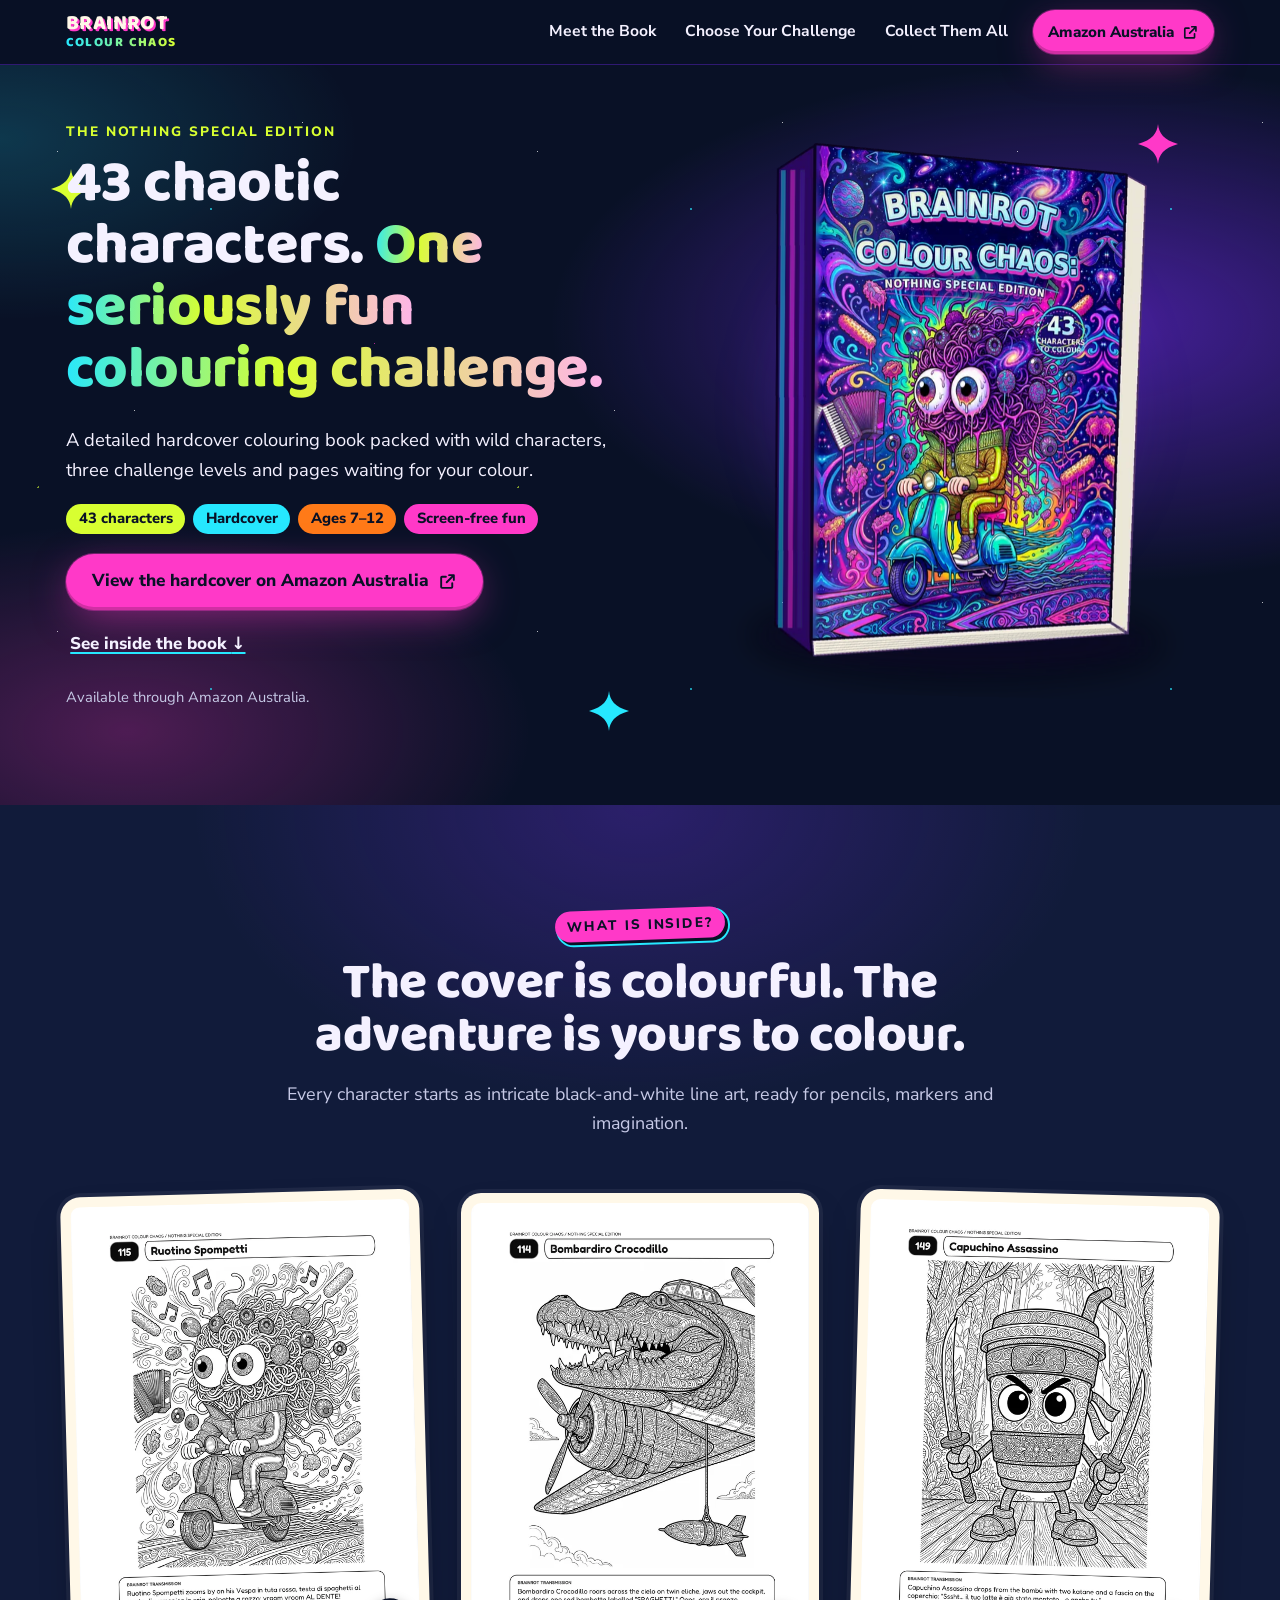
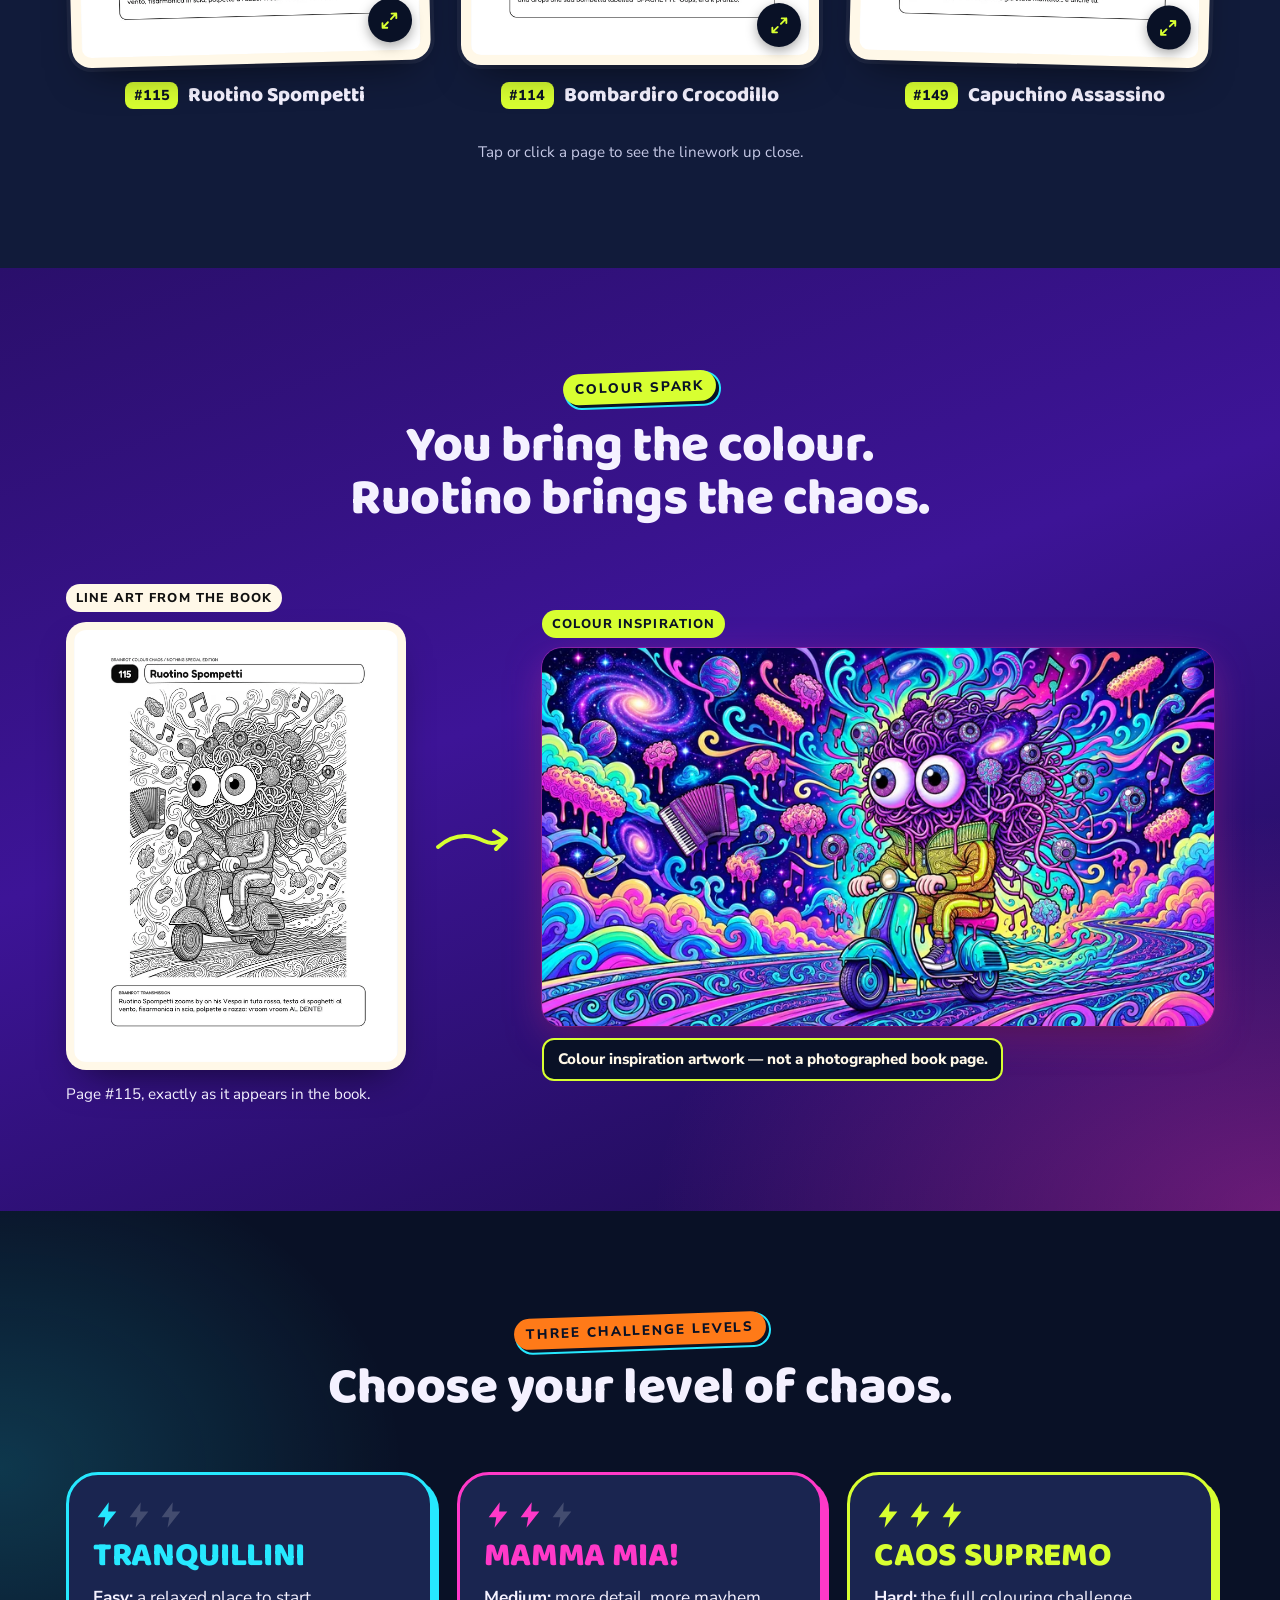
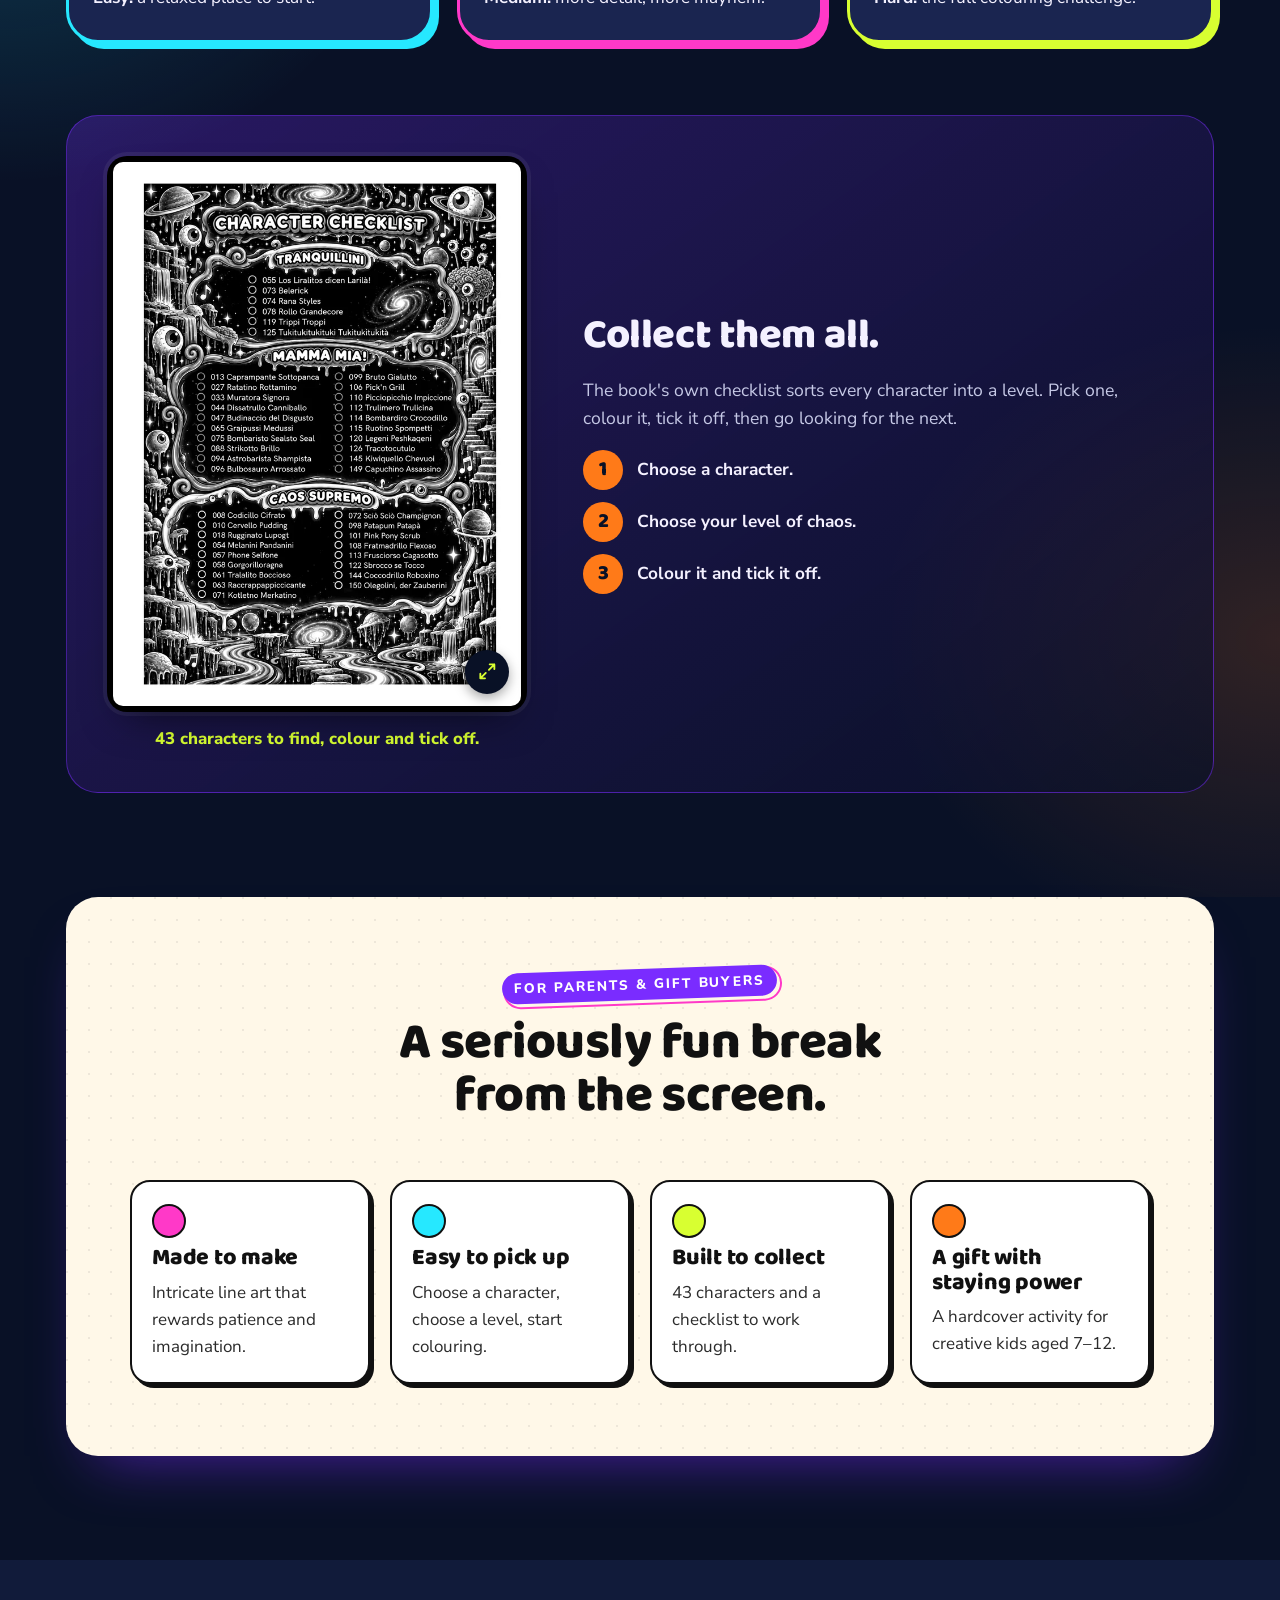
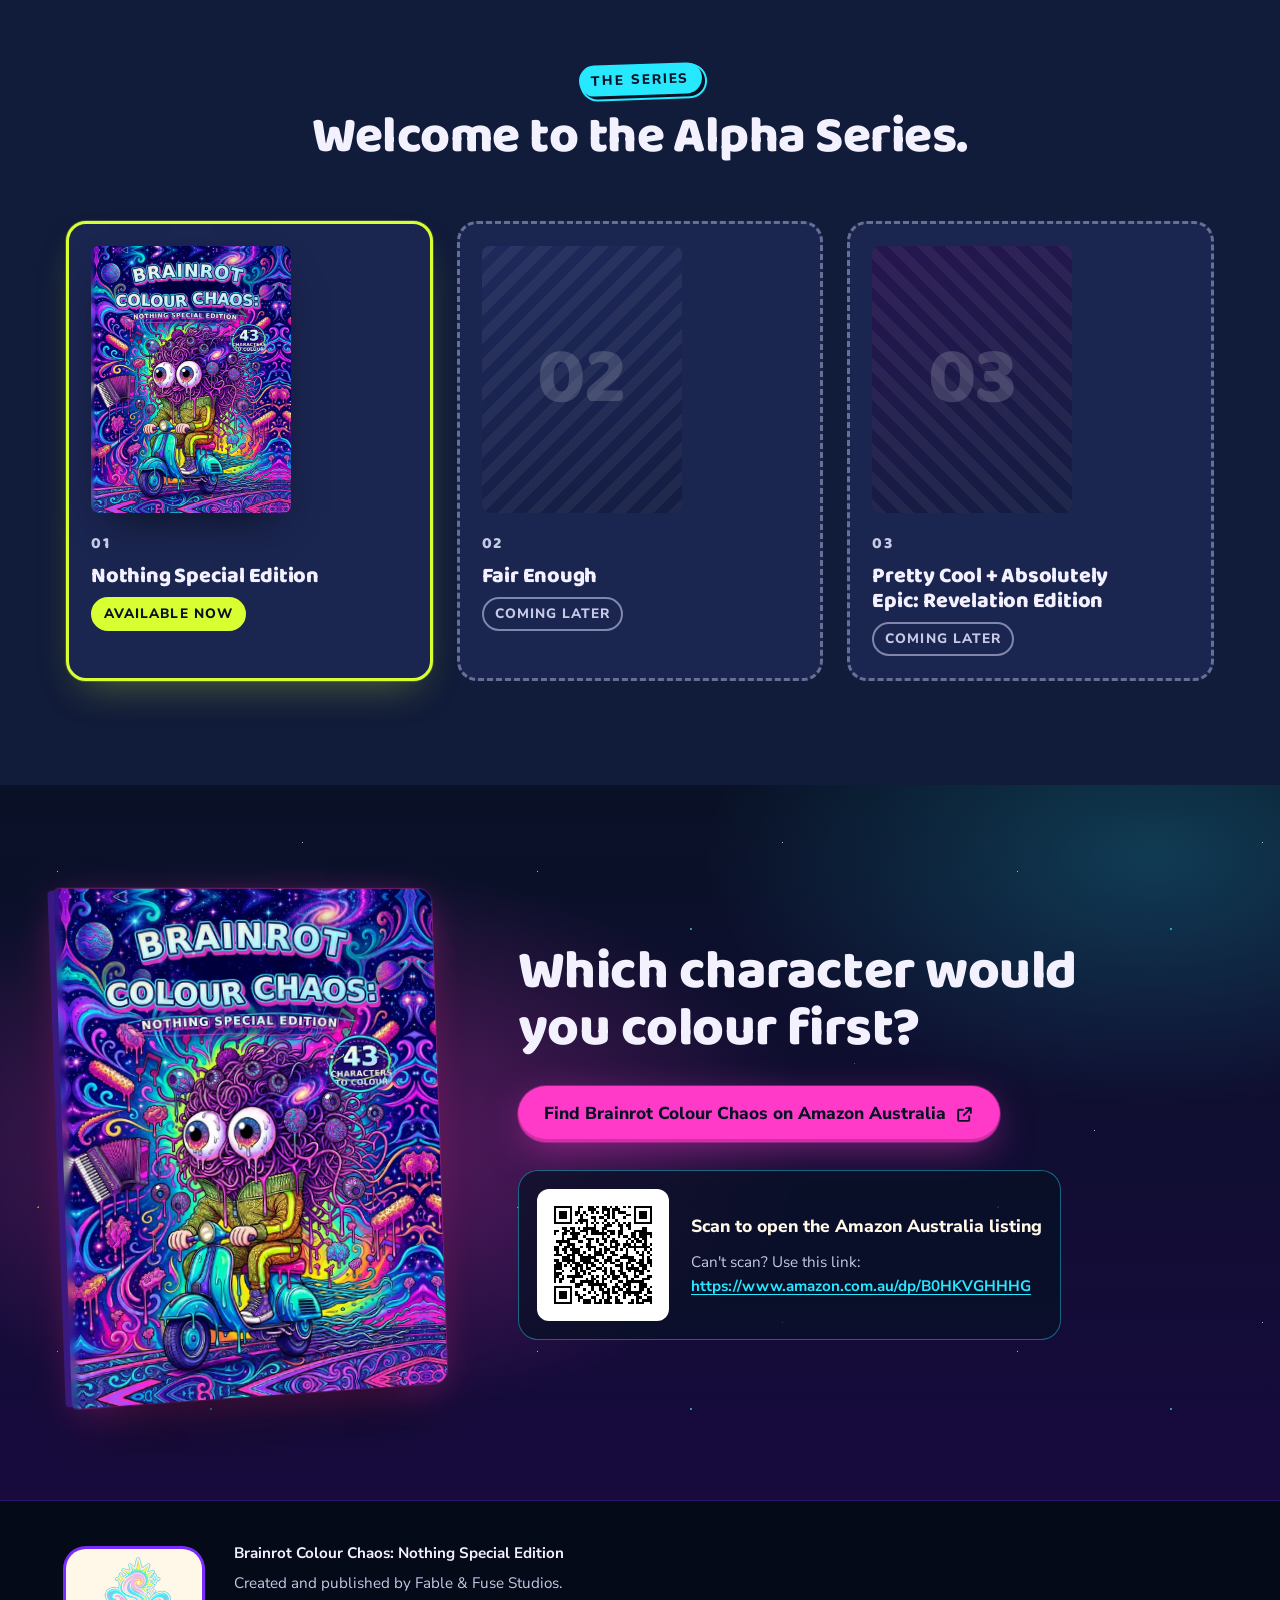
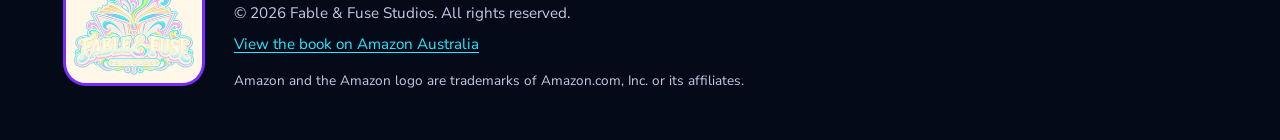
==== commit 7dfb0950: "Credit Fable & Fuse Studios as author and publisher" ====
--- a/site/index.html
+++ b/site/index.html
@@ -5,10 +5,12 @@
   <meta name="viewport" content="width=device-width, initial-scale=1">
   <title>Brainrot Colour Chaos | 43 Characters to Colour</title>
   <meta name="description" content="A colourful hardcover colouring challenge with 43 chaotic characters, three difficulty levels and intricate pages for creative kids aged 7–12.">
+  <meta name="author" content="Fable &amp; Fuse Studios">
   <meta name="theme-color" content="#091126">
   <link rel="canonical" href="https://reevegibsone-cmyk.github.io/brainrot-colour-chaos-site/">
 
   <meta property="og:type" content="website">
+  <meta property="og:site_name" content="Fable &amp; Fuse Studios">
   <meta property="og:title" content="Brainrot Colour Chaos | 43 Characters to Colour">
   <meta property="og:description" content="A colourful hardcover colouring challenge with 43 chaotic characters, three difficulty levels and intricate pages for creative kids aged 7–12.">
   <meta property="og:url" content="https://reevegibsone-cmyk.github.io/brainrot-colour-chaos-site/">
@@ -363,6 +365,7 @@
            width="120" height="118" loading="lazy" decoding="async" alt="Fable &amp; Fuse Studios">
       <div class="site-footer__text">
         <p><strong>Brainrot Colour Chaos: Nothing Special Edition</strong></p>
+        <p>Created and published by Fable &amp; Fuse Studios.</p>
         <p>© <span data-year>2026</span> Fable &amp; Fuse Studios. All rights reserved.</p>
         <p><a href="https://www.amazon.com.au/dp/B0HKVGHHHG" target="_blank" rel="noopener noreferrer">View the book on Amazon Australia<span class="sr-only"> (opens in a new tab)</span></a></p>
         <p class="site-footer__legal">Amazon and the Amazon logo are trademarks of Amazon.com, Inc. or its affiliates.</p>
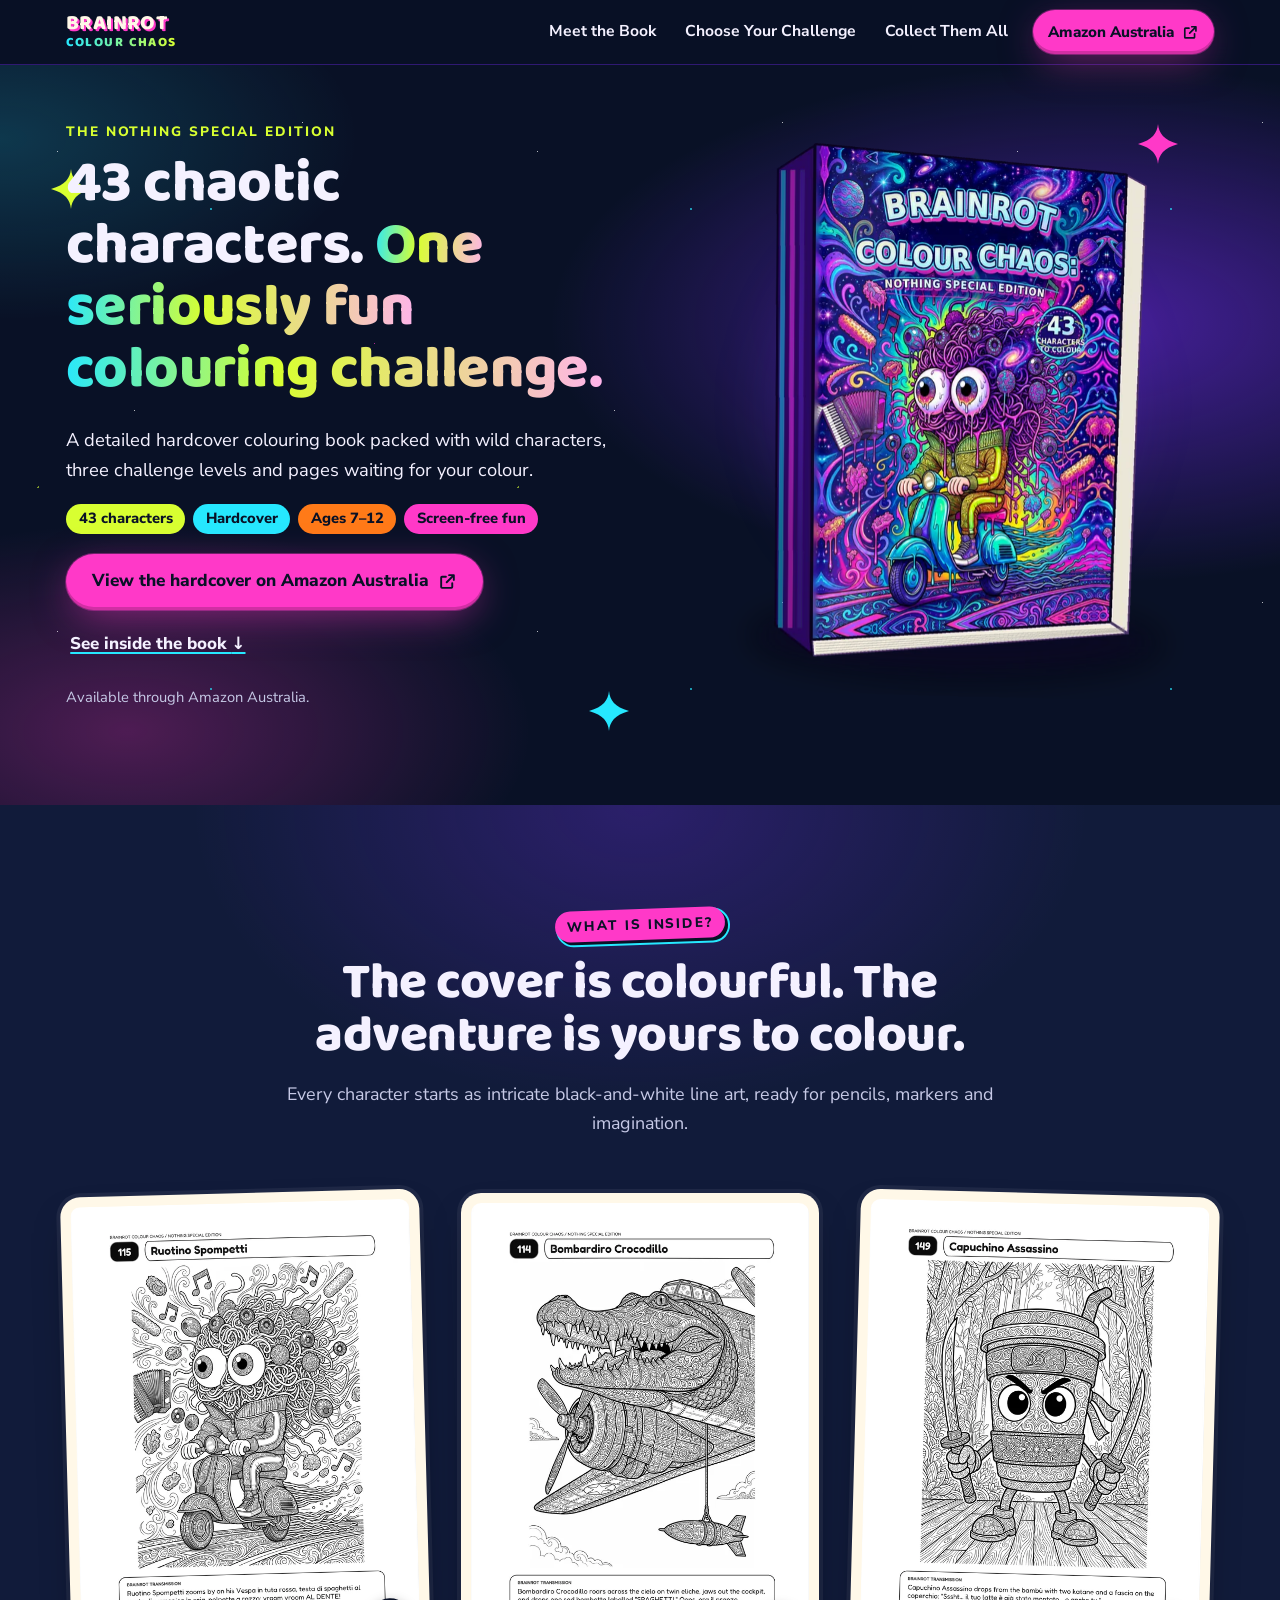
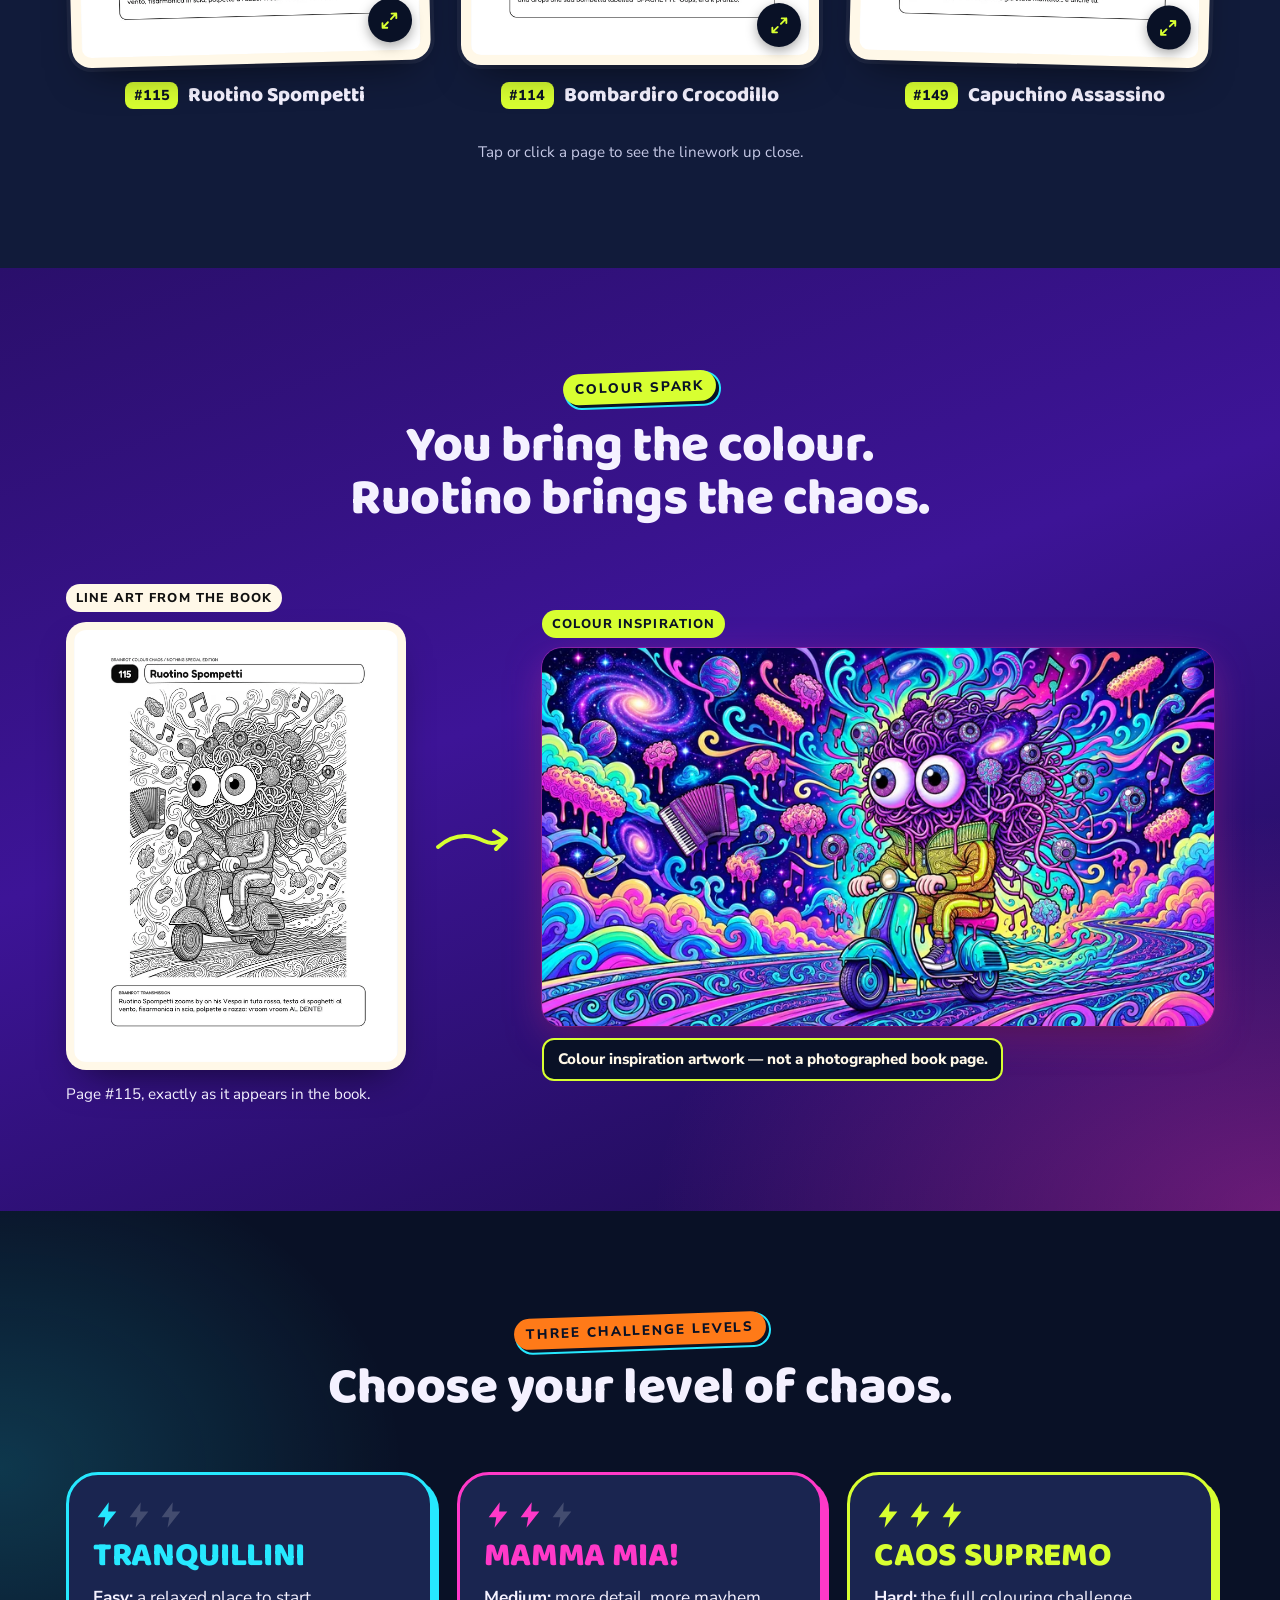
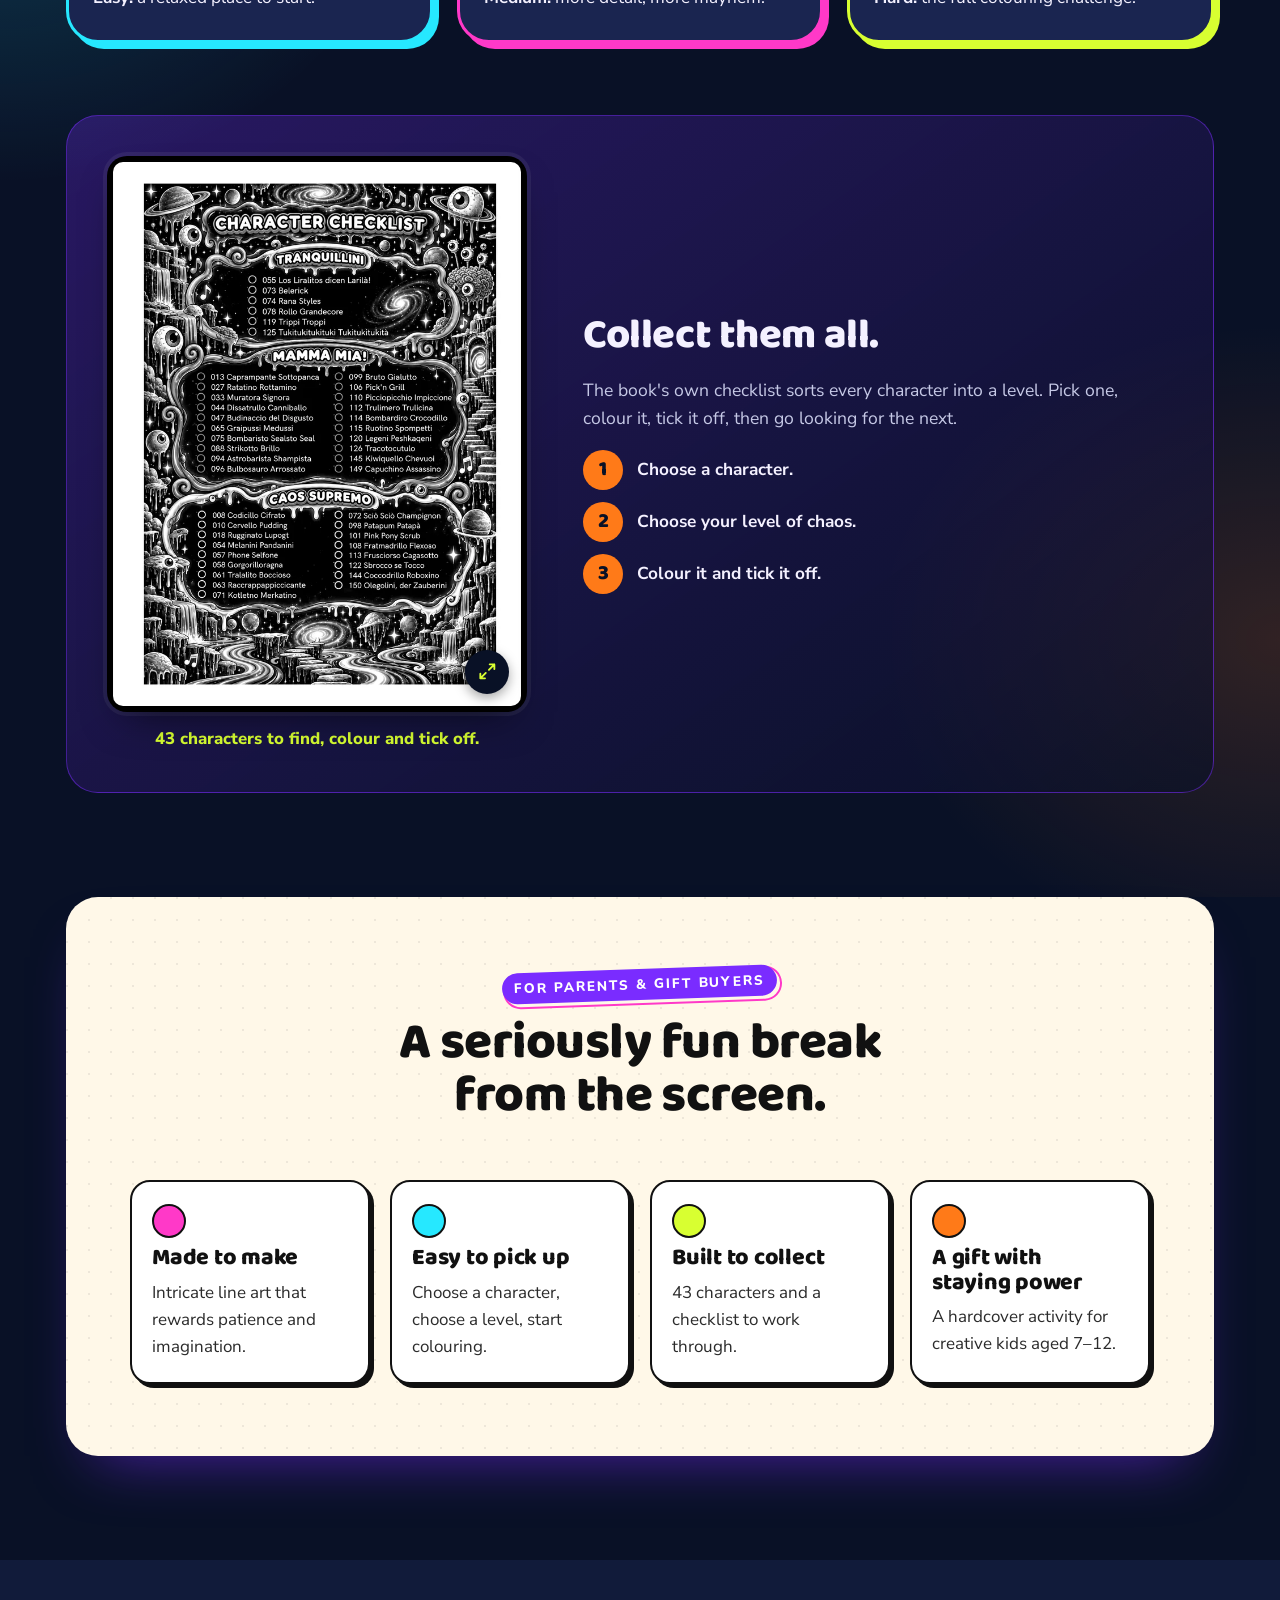
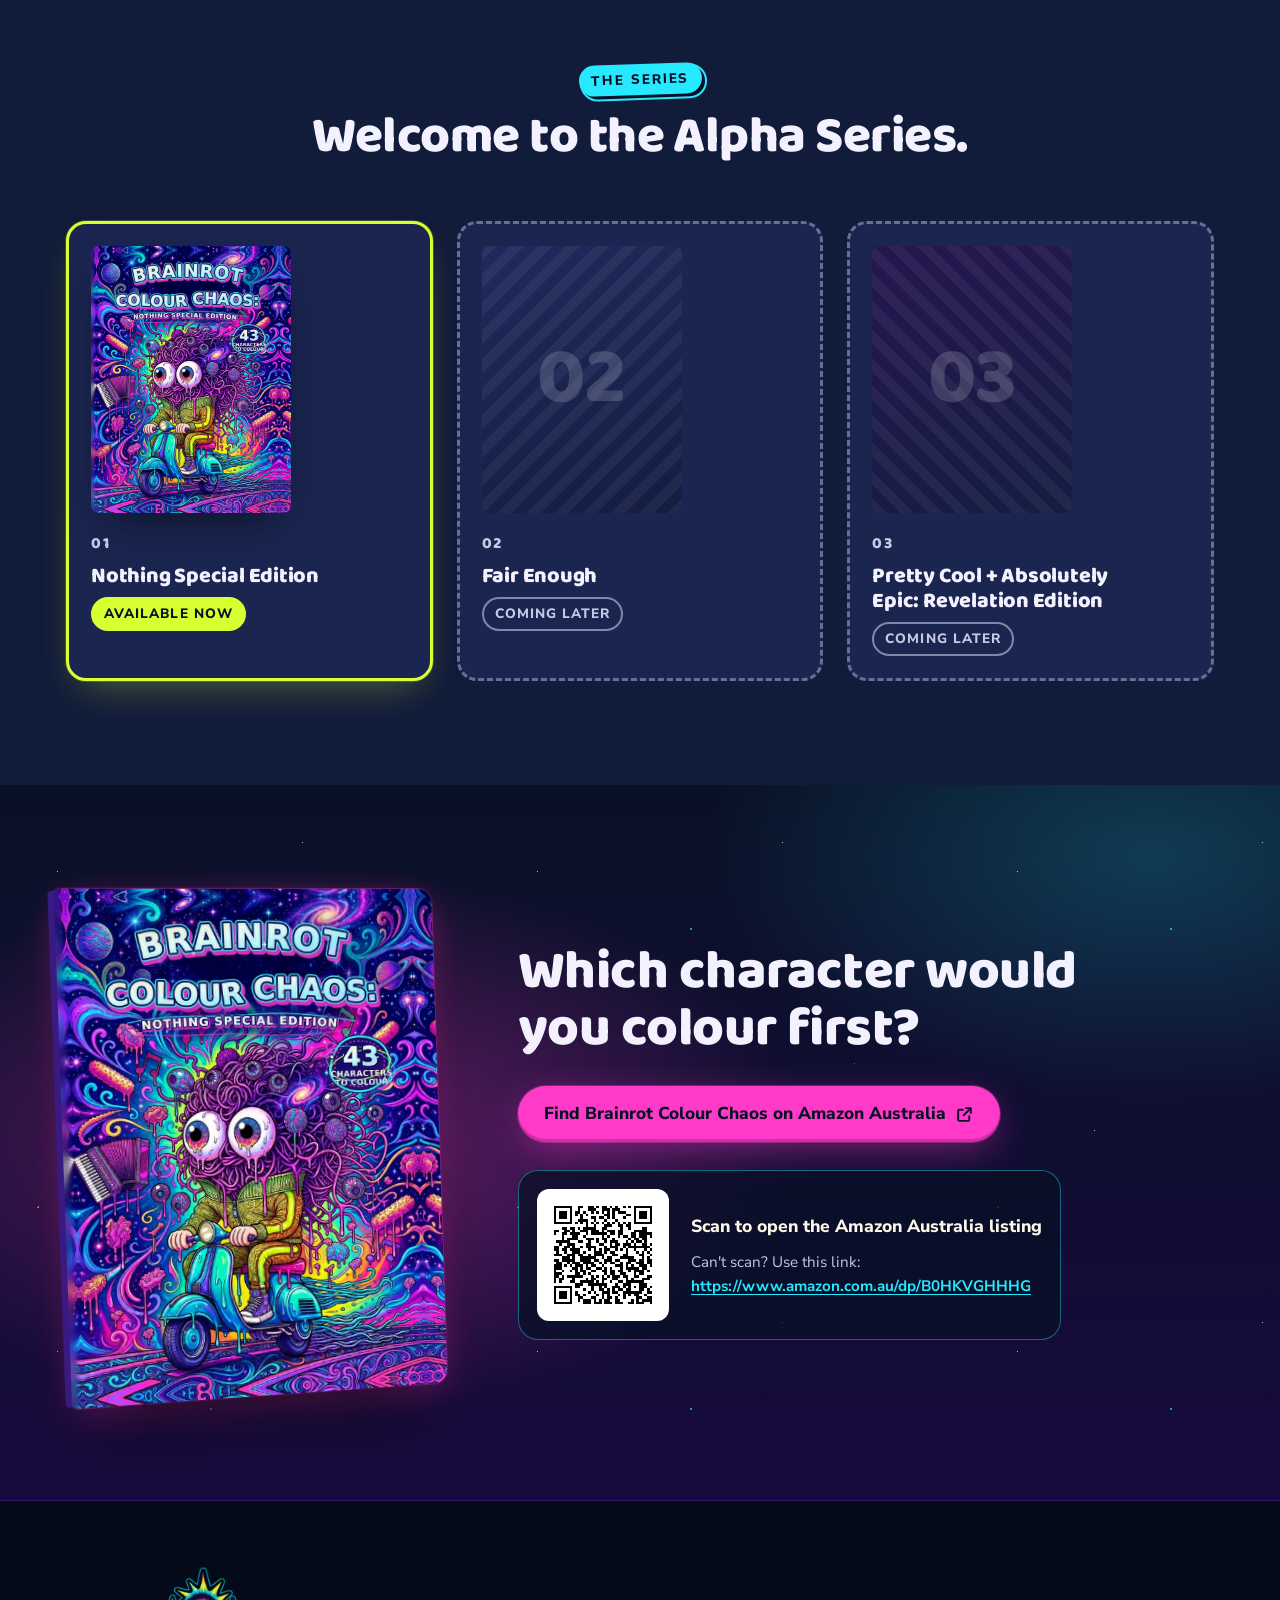
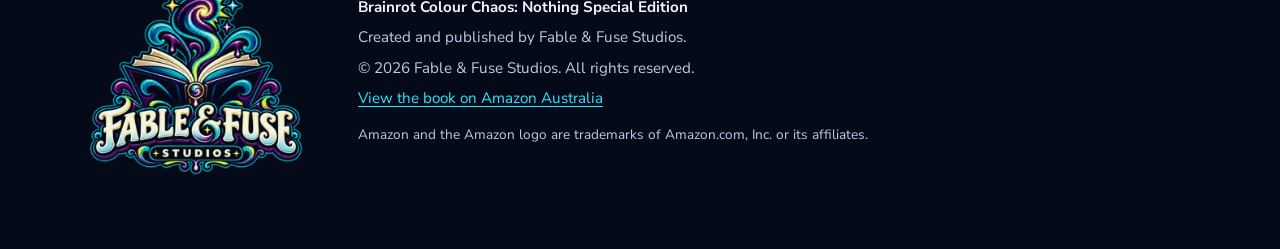
==== commit 5aa48bc1: "Replace footer logo with full master logo on dark footer" ====
--- a/site/index.html
+++ b/site/index.html
@@ -360,9 +360,10 @@
   <!-- I. Footer -->
   <footer class="site-footer">
     <div class="wrap site-footer__inner">
-      <img class="site-footer__logo" src="assets/img/fable-and-fuse-logo-240.webp"
-           srcset="assets/img/fable-and-fuse-logo-240.webp 1x, assets/img/fable-and-fuse-logo-480.webp 2x"
-           width="120" height="118" loading="lazy" decoding="async" alt="Fable &amp; Fuse Studios">
+      <img class="site-footer__logo" src="assets/img/fable-and-fuse-studios-logo-v2-320.webp"
+           srcset="assets/img/fable-and-fuse-studios-logo-v2-320.webp 320w, assets/img/fable-and-fuse-studios-logo-v2-640.webp 640w"
+           sizes="(min-width: 760px) 260px, 200px"
+           width="320" height="320" loading="lazy" decoding="async" alt="Fable &amp; Fuse Studios">
       <div class="site-footer__text">
         <p><strong>Brainrot Colour Chaos: Nothing Special Edition</strong></p>
         <p>Created and published by Fable &amp; Fuse Studios.</p>
--- a/site/css/styles.css
+++ b/site/css/styles.css
@@ -721,12 +721,13 @@
 .site-footer__text { display: grid; gap: 6px; }
 .site-footer__text strong { color: var(--text); }
 .site-footer__logo {
-  width: 136px;
-  padding: 8px;
-  background: var(--cream);
-  border-radius: var(--radius-m);
-  box-shadow: 0 0 0 3px var(--violet);
-}
+  width: 200px;
+  max-width: 100%;
+  height: auto;
+  aspect-ratio: 1 / 1;
+  object-fit: contain;
+}
+@media (min-width: 760px) { .site-footer__logo { width: 260px; } }
 .site-footer__legal { font-size: .85rem; margin-top: 8px; }
 @media (min-width: 760px) {
   .site-footer__inner { grid-template-columns: auto 1fr; justify-items: start; text-align: left; gap: 32px; align-items: center; }
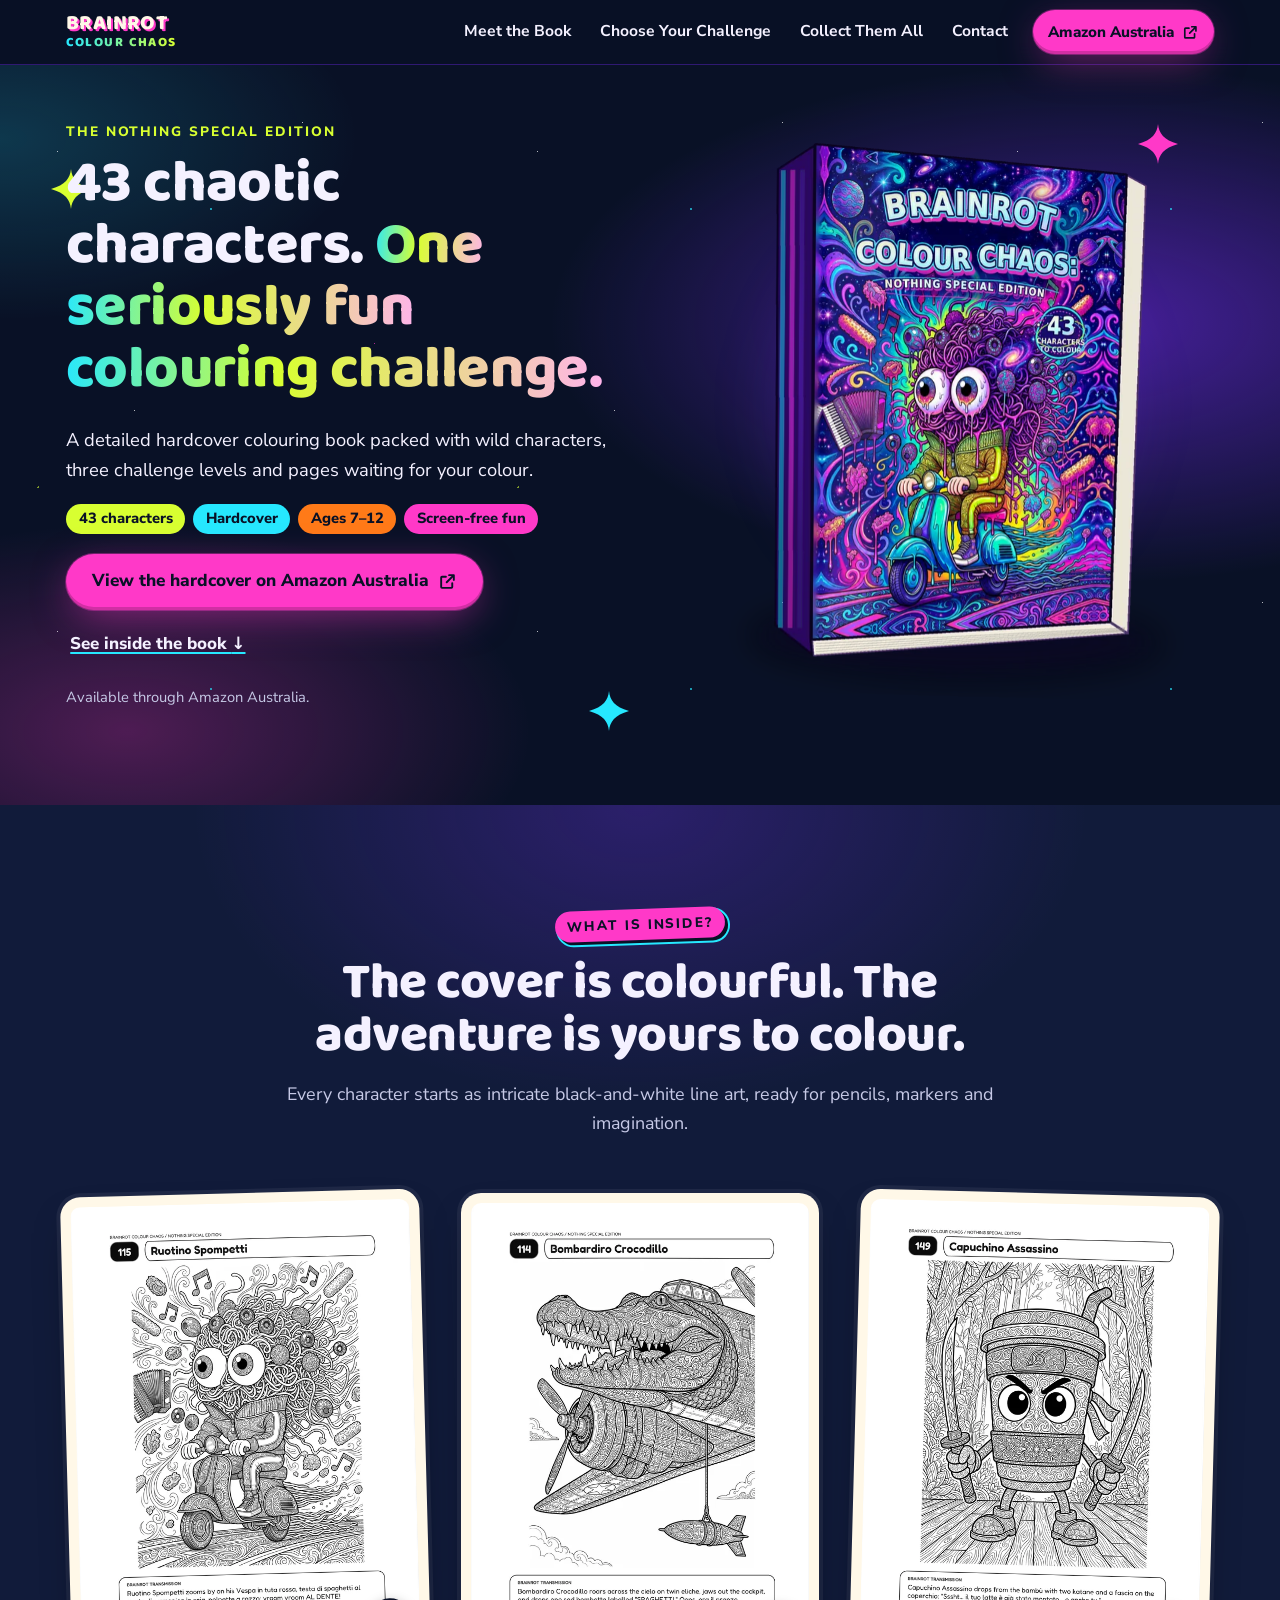
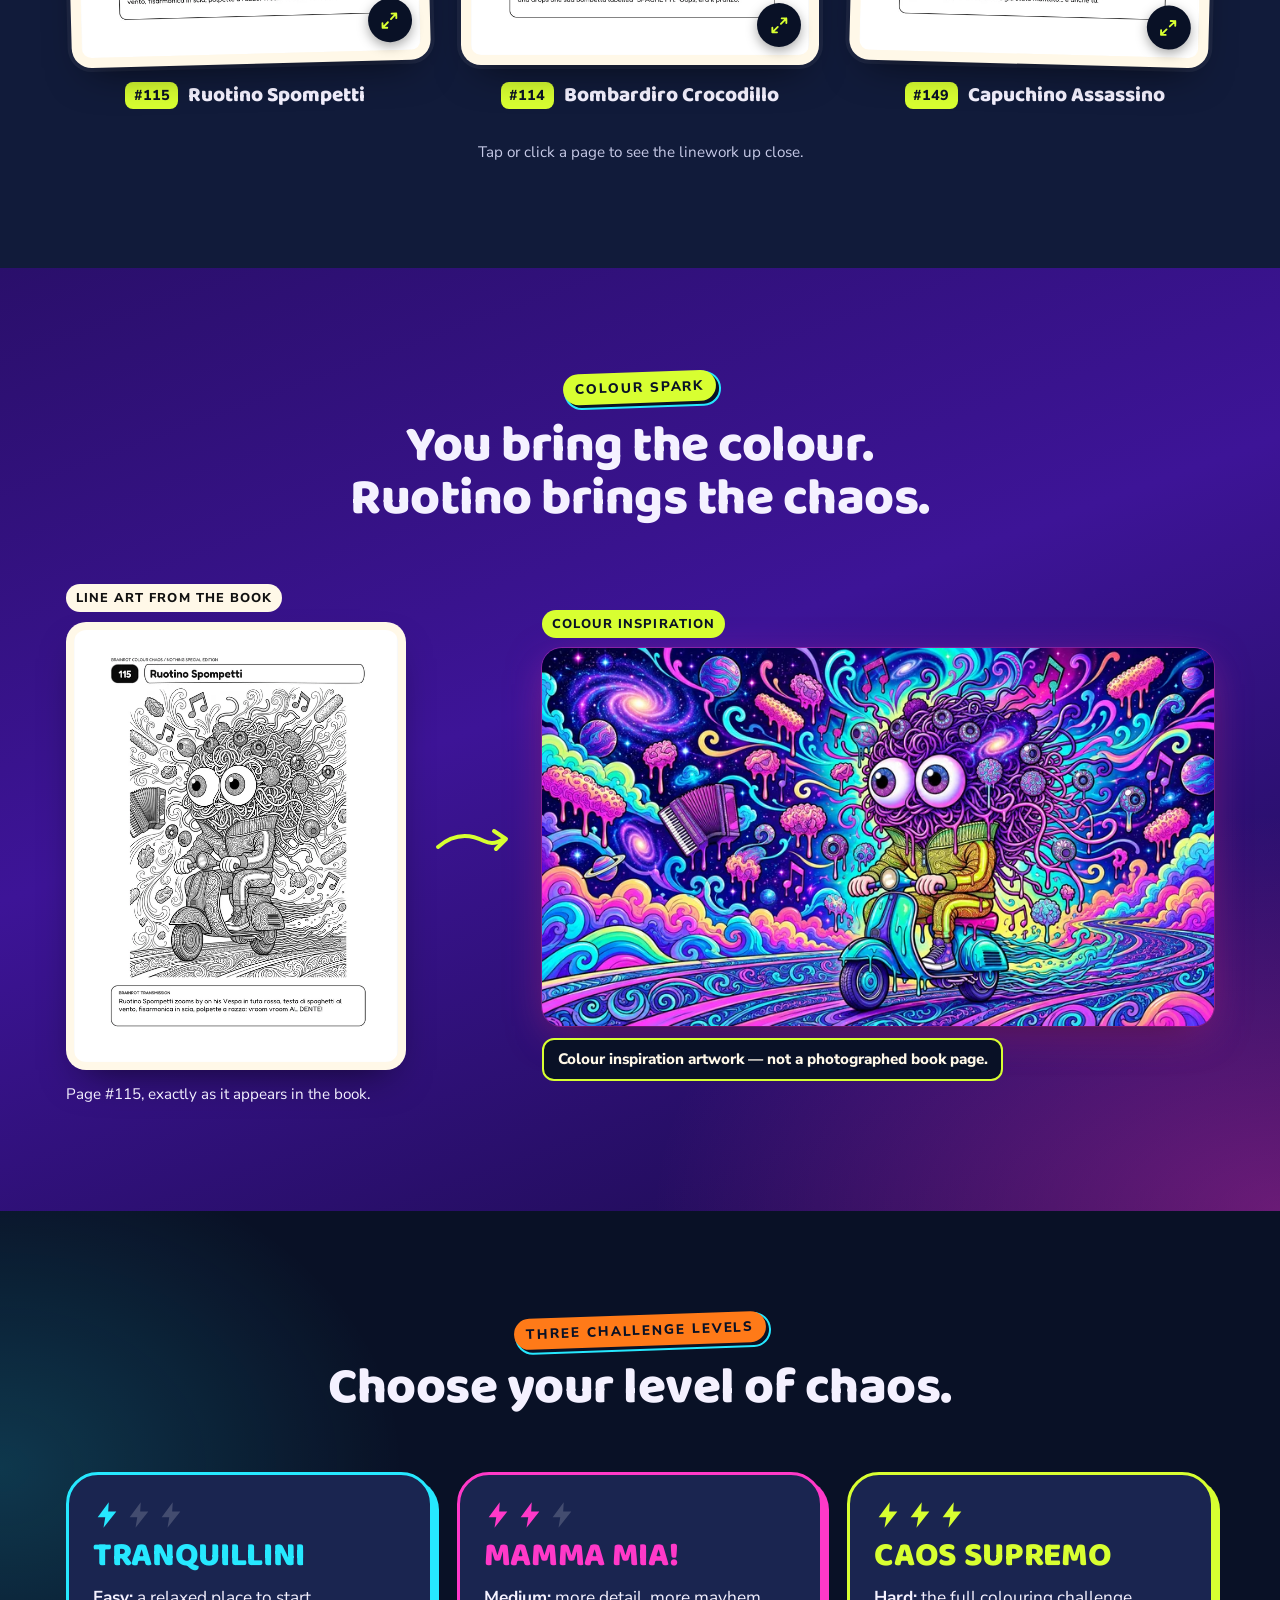
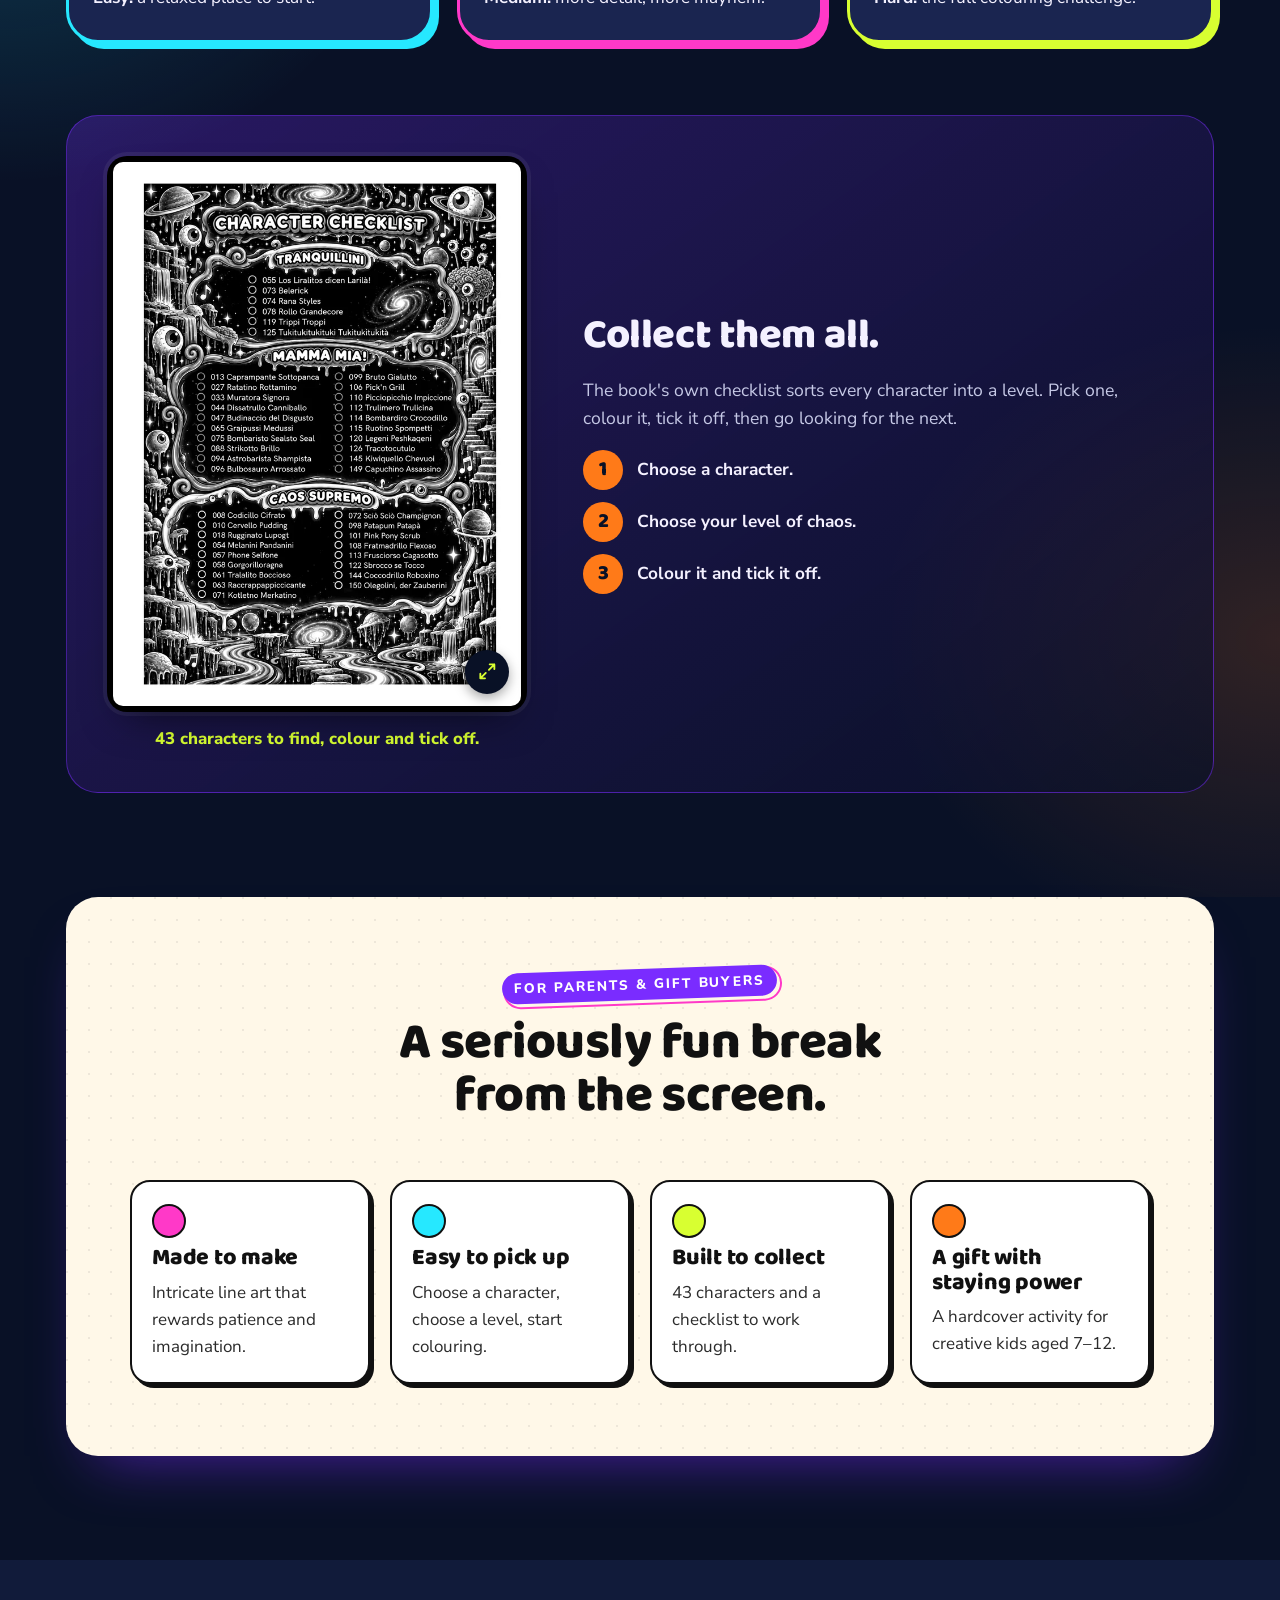
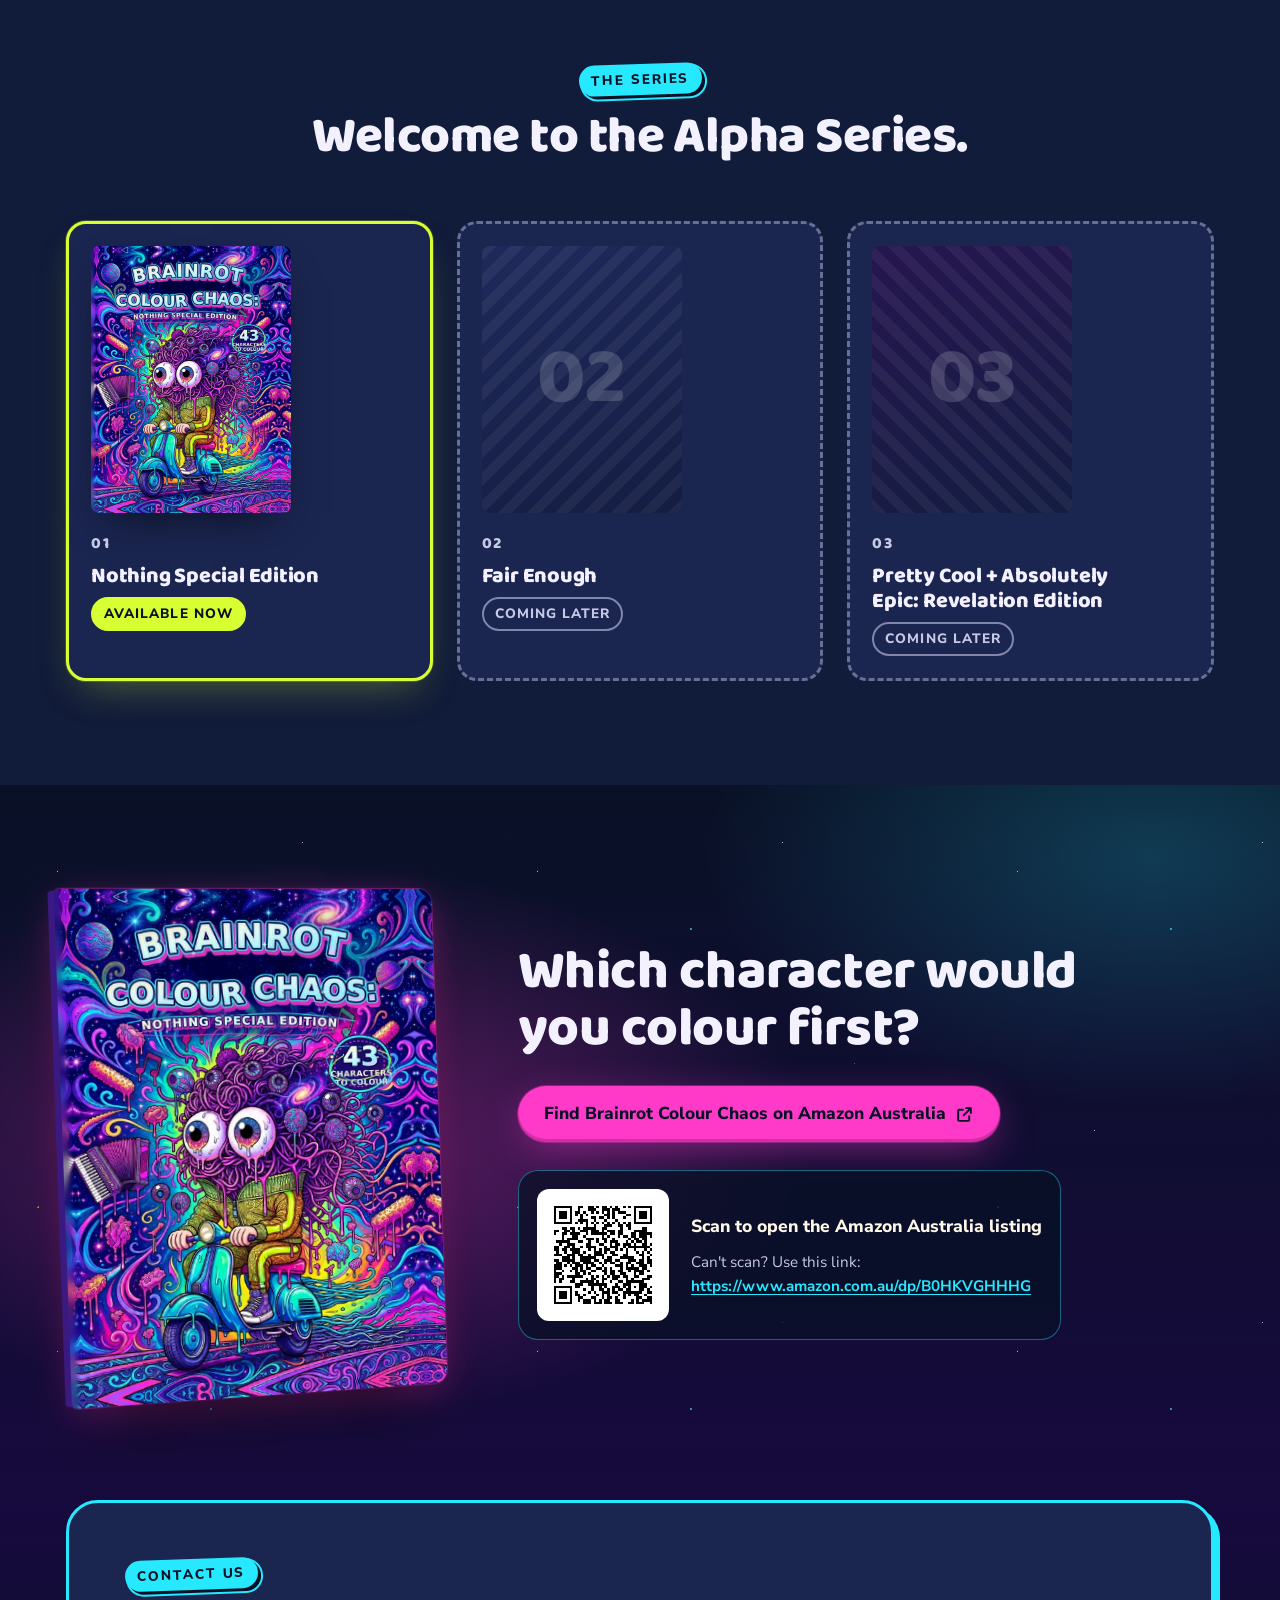
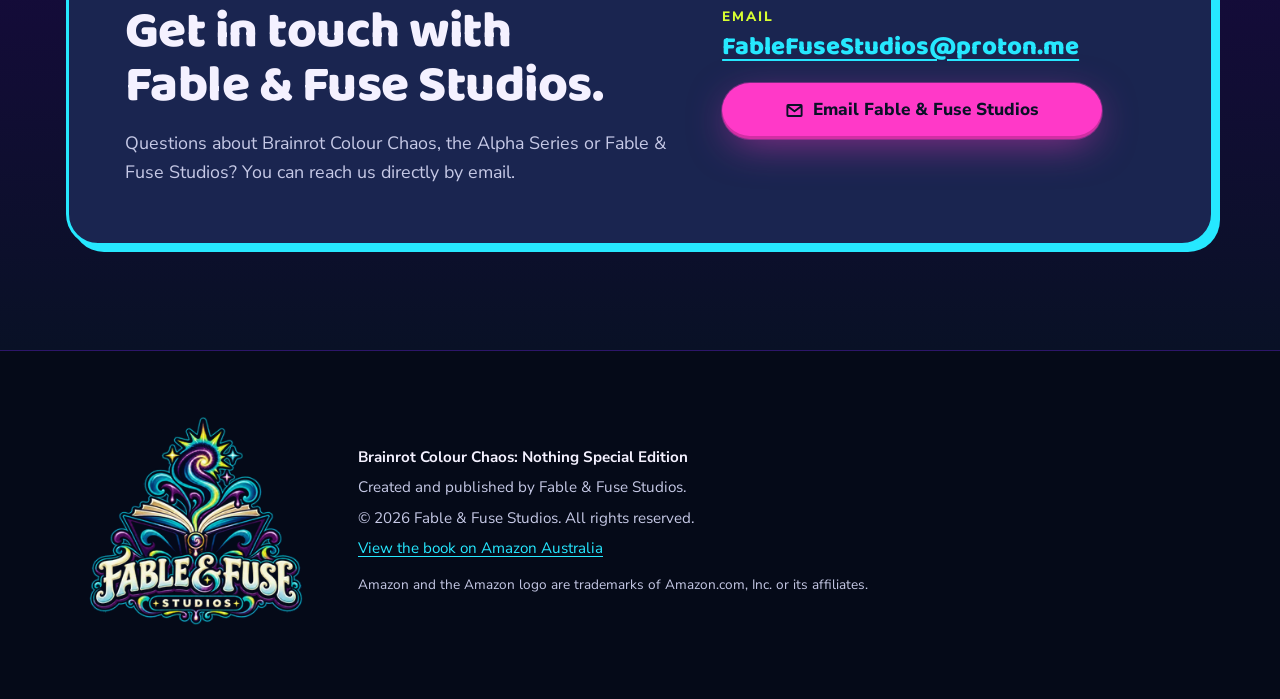
==== commit b6366569: "Add Contact Us section and nav link for Fable & Fuse Studios" ====
--- a/site/index.html
+++ b/site/index.html
@@ -7,14 +7,14 @@
   <meta name="description" content="A colourful hardcover colouring challenge with 43 chaotic characters, three difficulty levels and intricate pages for creative kids aged 7–12.">
   <meta name="author" content="Fable &amp; Fuse Studios">
   <meta name="theme-color" content="#091126">
-  <link rel="canonical" href="https://reevegibsone-cmyk.github.io/brainrot-colour-chaos-site/">
+  <link rel="canonical" href="https://fable-and-fuse.github.io/brainrot-colour-chaos-site/">
 
   <meta property="og:type" content="website">
   <meta property="og:site_name" content="Fable &amp; Fuse Studios">
   <meta property="og:title" content="Brainrot Colour Chaos | 43 Characters to Colour">
   <meta property="og:description" content="A colourful hardcover colouring challenge with 43 chaotic characters, three difficulty levels and intricate pages for creative kids aged 7–12.">
-  <meta property="og:url" content="https://reevegibsone-cmyk.github.io/brainrot-colour-chaos-site/">
-  <meta property="og:image" content="https://reevegibsone-cmyk.github.io/brainrot-colour-chaos-site/assets/og-image.jpg">
+  <meta property="og:url" content="https://fable-and-fuse.github.io/brainrot-colour-chaos-site/">
+  <meta property="og:image" content="https://fable-and-fuse.github.io/brainrot-colour-chaos-site/assets/og-image.jpg">
   <meta property="og:image:width" content="1200">
   <meta property="og:image:height" content="630">
   <meta property="og:image:alt" content="Front cover of Brainrot Colour Chaos: Nothing Special Edition">
@@ -42,6 +42,7 @@
     <symbol id="i-spark" viewBox="0 0 24 24"><path fill="currentColor" d="M12 0c.6 5.7 3.3 9.4 12 12-8.7 2.6-11.4 6.3-12 12-.6-5.7-3.3-9.4-12-12 8.7-2.6 11.4-6.3 12-12Z"/></symbol>
     <symbol id="i-bolt" viewBox="0 0 24 24"><path fill="currentColor" d="M13.5 1 4 14h6.5L9 23l11-14h-7l.5-8Z"/></symbol>
     <symbol id="i-expand" viewBox="0 0 24 24"><path fill="none" stroke="currentColor" stroke-width="2.4" stroke-linecap="round" stroke-linejoin="round" d="M15 3h6v6M9 21H3v-6M21 3l-7 7M3 21l7-7"/></symbol>
+    <symbol id="i-mail" viewBox="0 0 24 24"><path fill="none" stroke="currentColor" stroke-width="2.4" stroke-linecap="round" stroke-linejoin="round" d="M4 5h16a1 1 0 0 1 1 1v12a1 1 0 0 1-1 1H4a1 1 0 0 1-1-1V6a1 1 0 0 1 1-1Zm-.5 1.5L12 13l8.5-6.5"/></symbol>
   </svg>
 
   <header class="site-header">
@@ -55,6 +56,7 @@
           <li><a href="#inside">Meet the Book</a></li>
           <li><a href="#challenge">Choose Your Challenge</a></li>
           <li><a href="#collect">Collect Them All</a></li>
+          <li><a href="#contact">Contact</a></li>
         </ul>
       </nav>
       <a class="btn btn--pink btn--small" href="https://www.amazon.com.au/dp/B0HKVGHHHG" target="_blank" rel="noopener noreferrer">
@@ -355,6 +357,29 @@
         </div>
       </div>
     </section>
+
+    <!-- J. Contact -->
+    <section class="section section--contact" id="contact" aria-labelledby="contact-title">
+      <div class="wrap">
+        <div class="contact">
+          <header class="section-head contact__head">
+            <p class="eyebrow eyebrow--sticker eyebrow--cyan">Contact us</p>
+            <h2 id="contact-title">Get in touch with Fable &amp; Fuse Studios.</h2>
+            <p class="section-lede">Questions about Brainrot Colour Chaos, the Alpha Series or Fable &amp; Fuse Studios? You can reach us directly by email.</p>
+          </header>
+          <div class="contact__actions">
+            <p class="contact__email">
+              <span class="contact__email-label">Email</span>
+              <a href="mailto:FableFuseStudios@proton.me">FableFuseStudios@proton.me</a>
+            </p>
+            <a class="btn btn--pink btn--large" href="mailto:FableFuseStudios@proton.me">
+              <svg class="icon" aria-hidden="true" focusable="false"><use href="#i-mail"/></svg>
+              <span>Email Fable &amp; Fuse Studios</span>
+            </a>
+          </div>
+        </div>
+      </div>
+    </section>
   </main>
 
   <!-- I. Footer -->
--- a/site/css/styles.css
+++ b/site/css/styles.css
@@ -178,7 +178,7 @@
 .site-nav { display: none; }
 .nav-cta__long { display: none; }
 
-@media (min-width: 900px) {
+@media (min-width: 960px) {
   .site-nav { display: block; }
   .site-nav ul { display: flex; gap: 4px; }
   .site-nav a {
@@ -189,6 +189,7 @@
     font-size: .98rem;
     padding: .5em .8em;
     border-radius: 999px;
+    white-space: nowrap;
     transition: background-color .15s ease, color .15s ease;
   }
   .site-nav a:hover { background: rgb(216 255 49 / .12); color: var(--lime); }
@@ -709,6 +710,53 @@
 .qr__fallback { font-size: .95rem; color: var(--text-muted); }
 .qr__fallback a { font-weight: 700; overflow-wrap: anywhere; }
 
+/* J. Contact */
+.section--contact {
+  background: linear-gradient(180deg, #170a3e 0%, var(--ink) 100%);
+  padding-top: 0;
+}
+.contact {
+  display: grid;
+  gap: 28px;
+  padding: 32px 22px;
+  border-radius: var(--radius-l);
+  background: var(--ink-3);
+  border: 3px solid var(--cyan);
+  box-shadow: 6px 6px 0 var(--cyan);
+}
+.contact__head { margin: 0; }
+.contact__actions { display: grid; gap: 20px; justify-items: start; }
+.contact__email { display: grid; gap: 4px; min-width: 0; max-width: 100%; }
+.contact__email-label {
+  font-weight: 800;
+  font-size: .85rem;
+  letter-spacing: .14em;
+  text-transform: uppercase;
+  color: var(--lime);
+}
+.contact__email a {
+  font-family: var(--font-display);
+  font-weight: 800;
+  font-size: clamp(1.05rem, 4.6vw, 1.6rem);
+  line-height: 1.2;
+  overflow-wrap: anywhere;
+}
+.contact .btn {
+  width: 100%;
+  max-width: 380px;
+  padding-inline: 1em;
+  font-size: clamp(.98rem, 3.6vw, 1.08rem);
+}
+@media (min-width: 960px) {
+  .contact {
+    grid-template-columns: minmax(0, 1.25fr) minmax(0, 1fr);
+    align-items: center;
+    gap: 56px;
+    padding: 56px;
+  }
+  .contact__head { justify-items: start; text-align: left; }
+}
+
 /* I. Footer */
 .site-footer {
   background: #050a18;
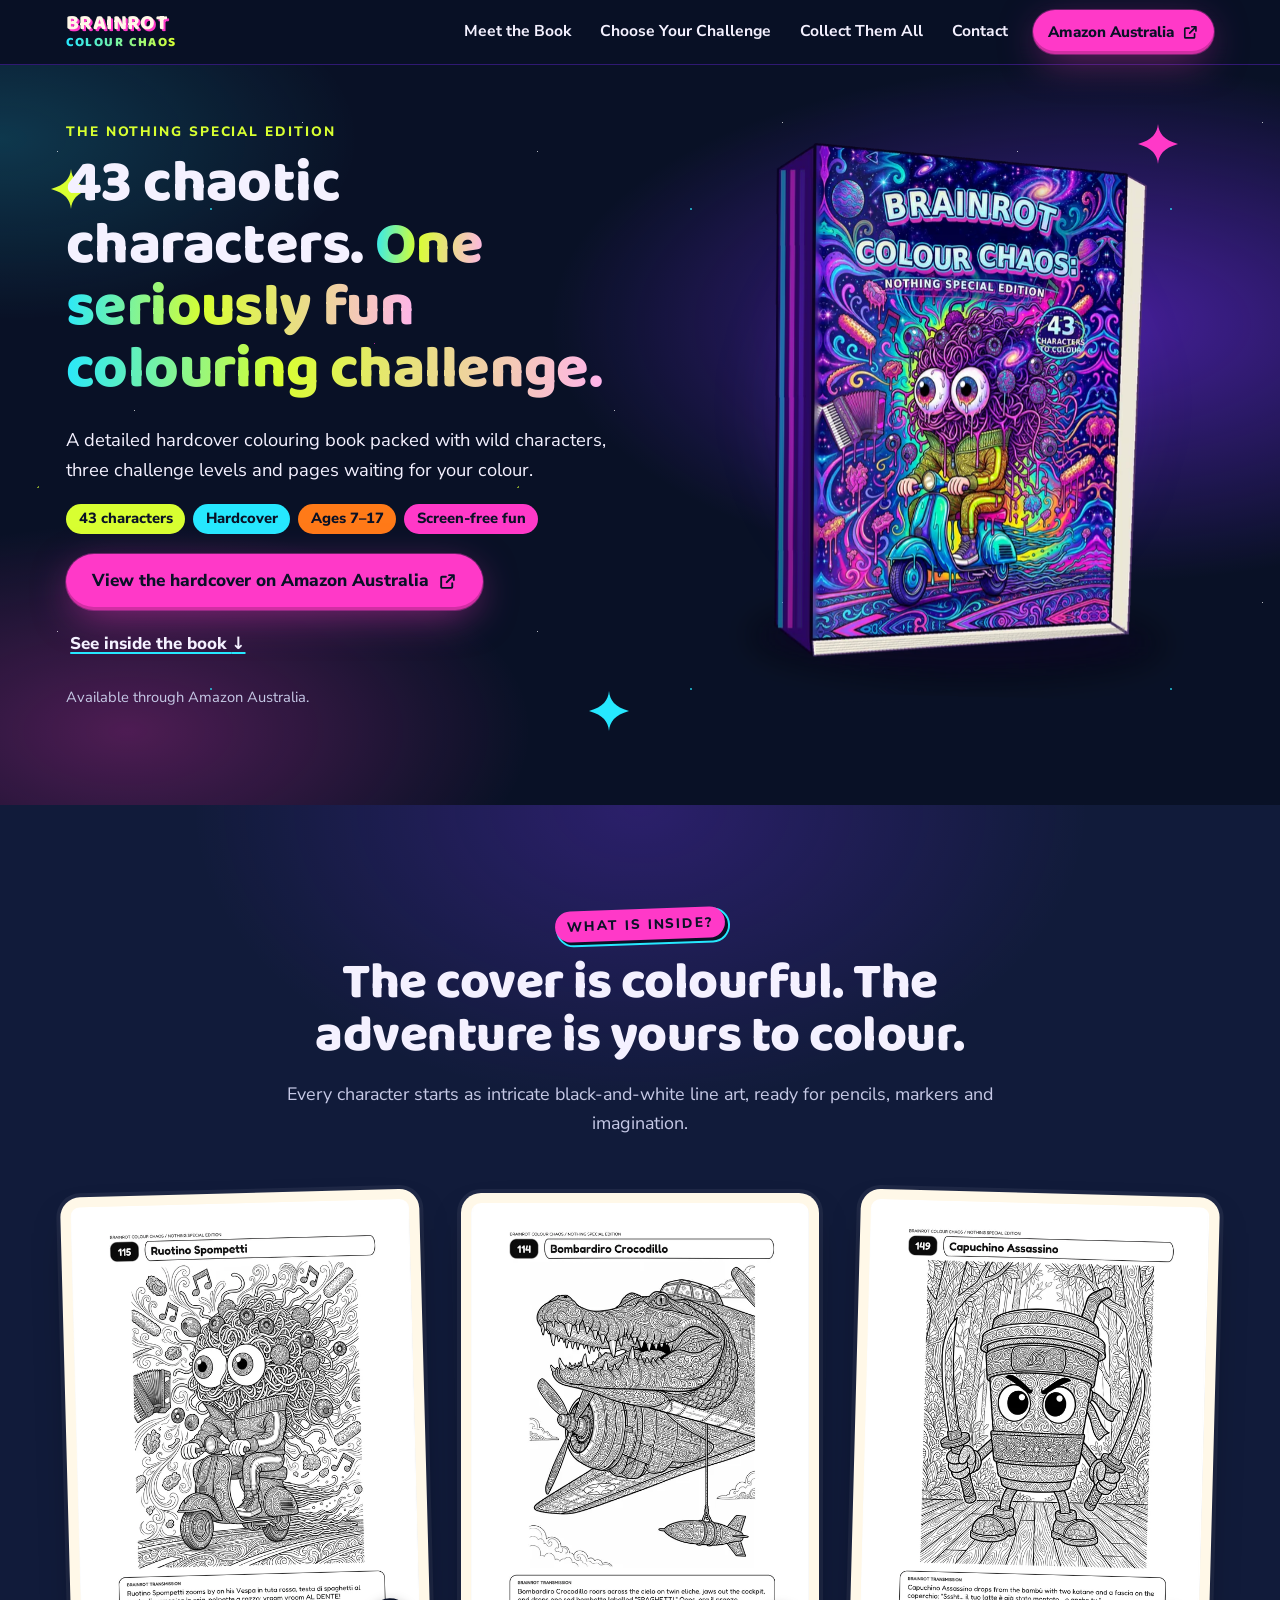
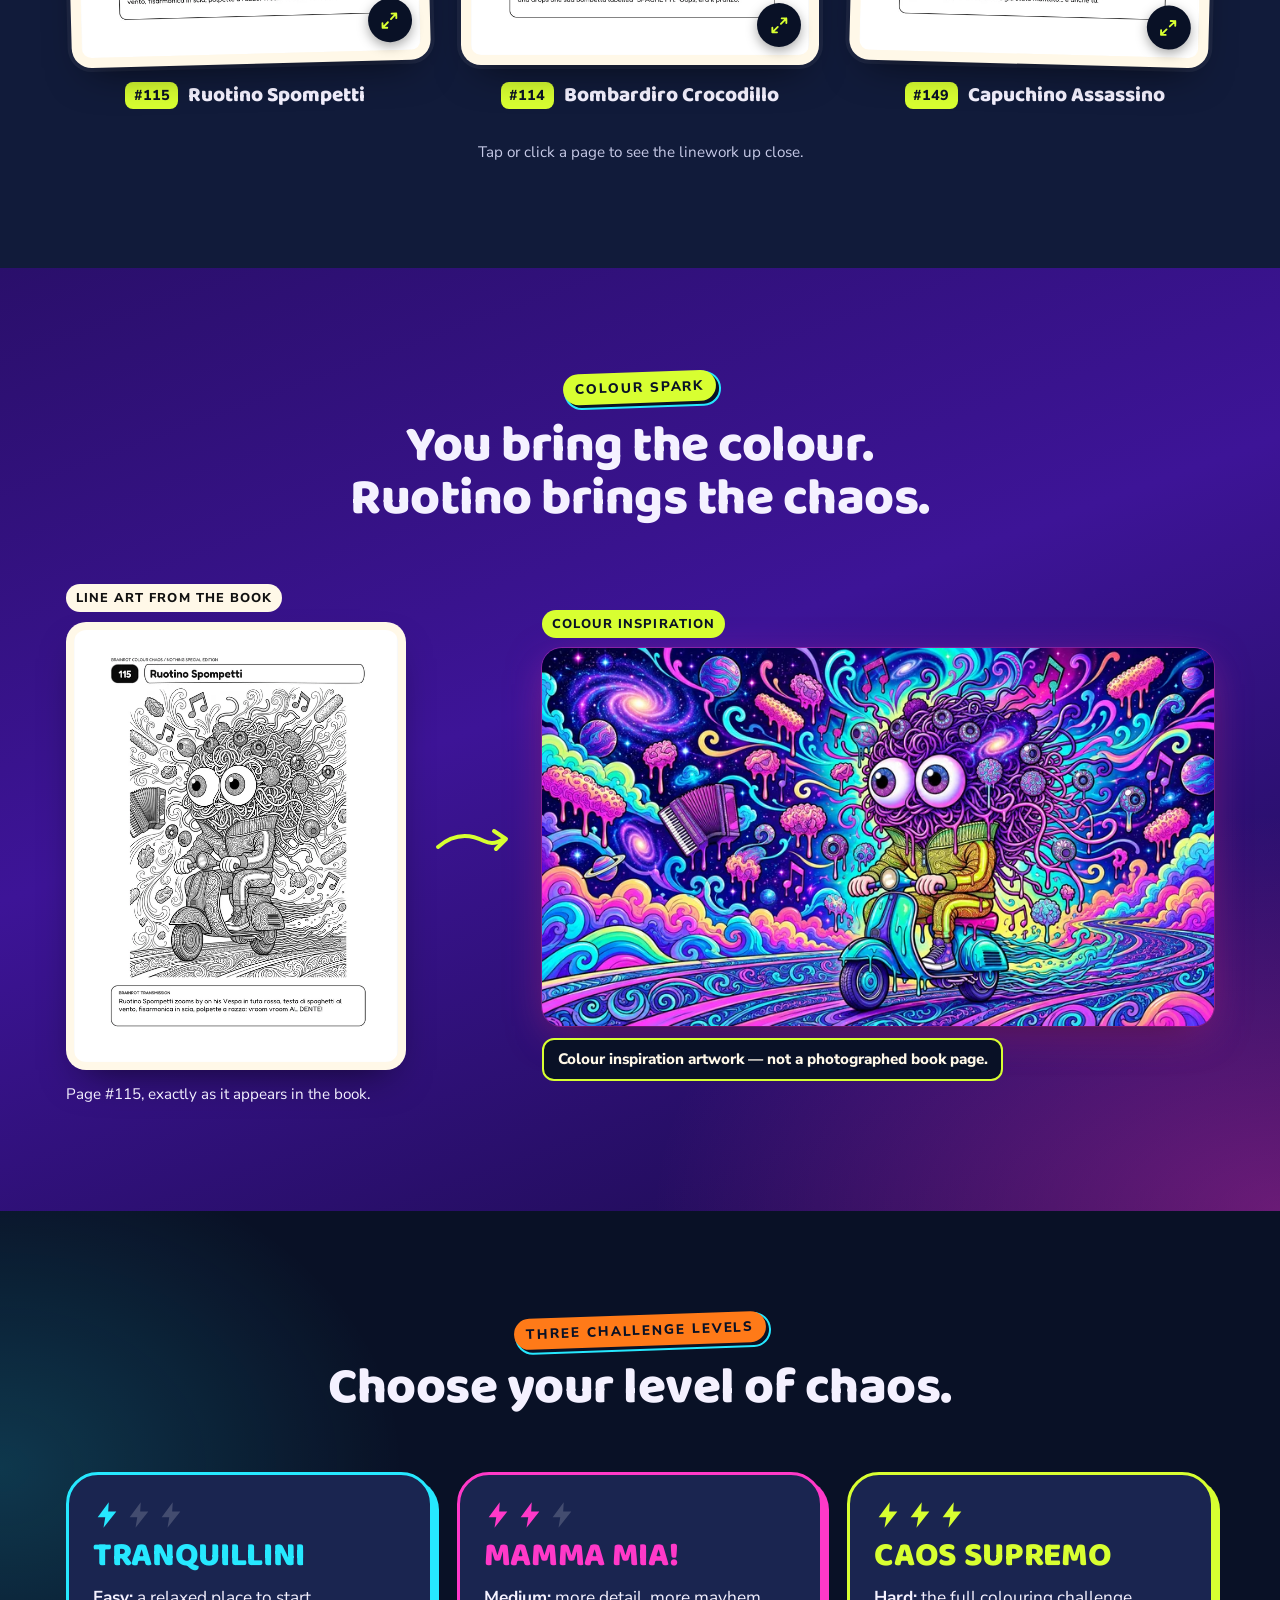
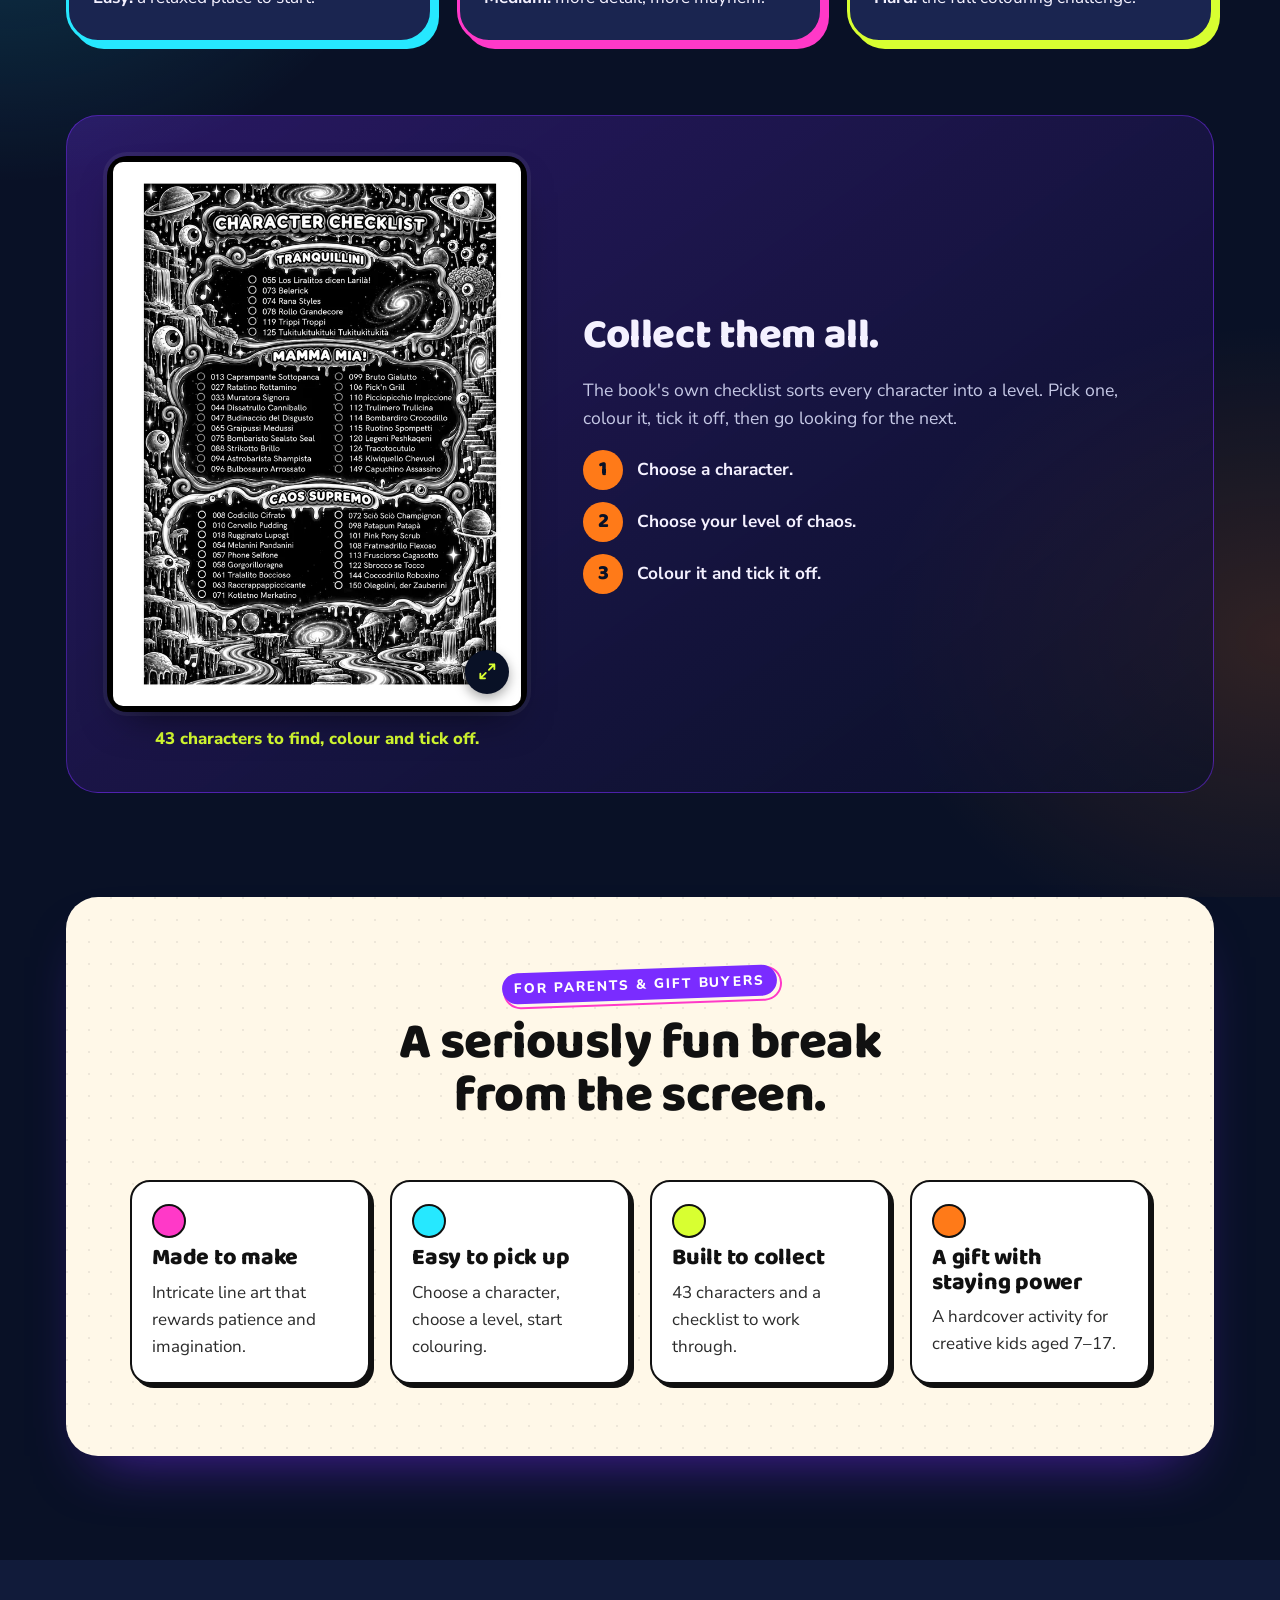
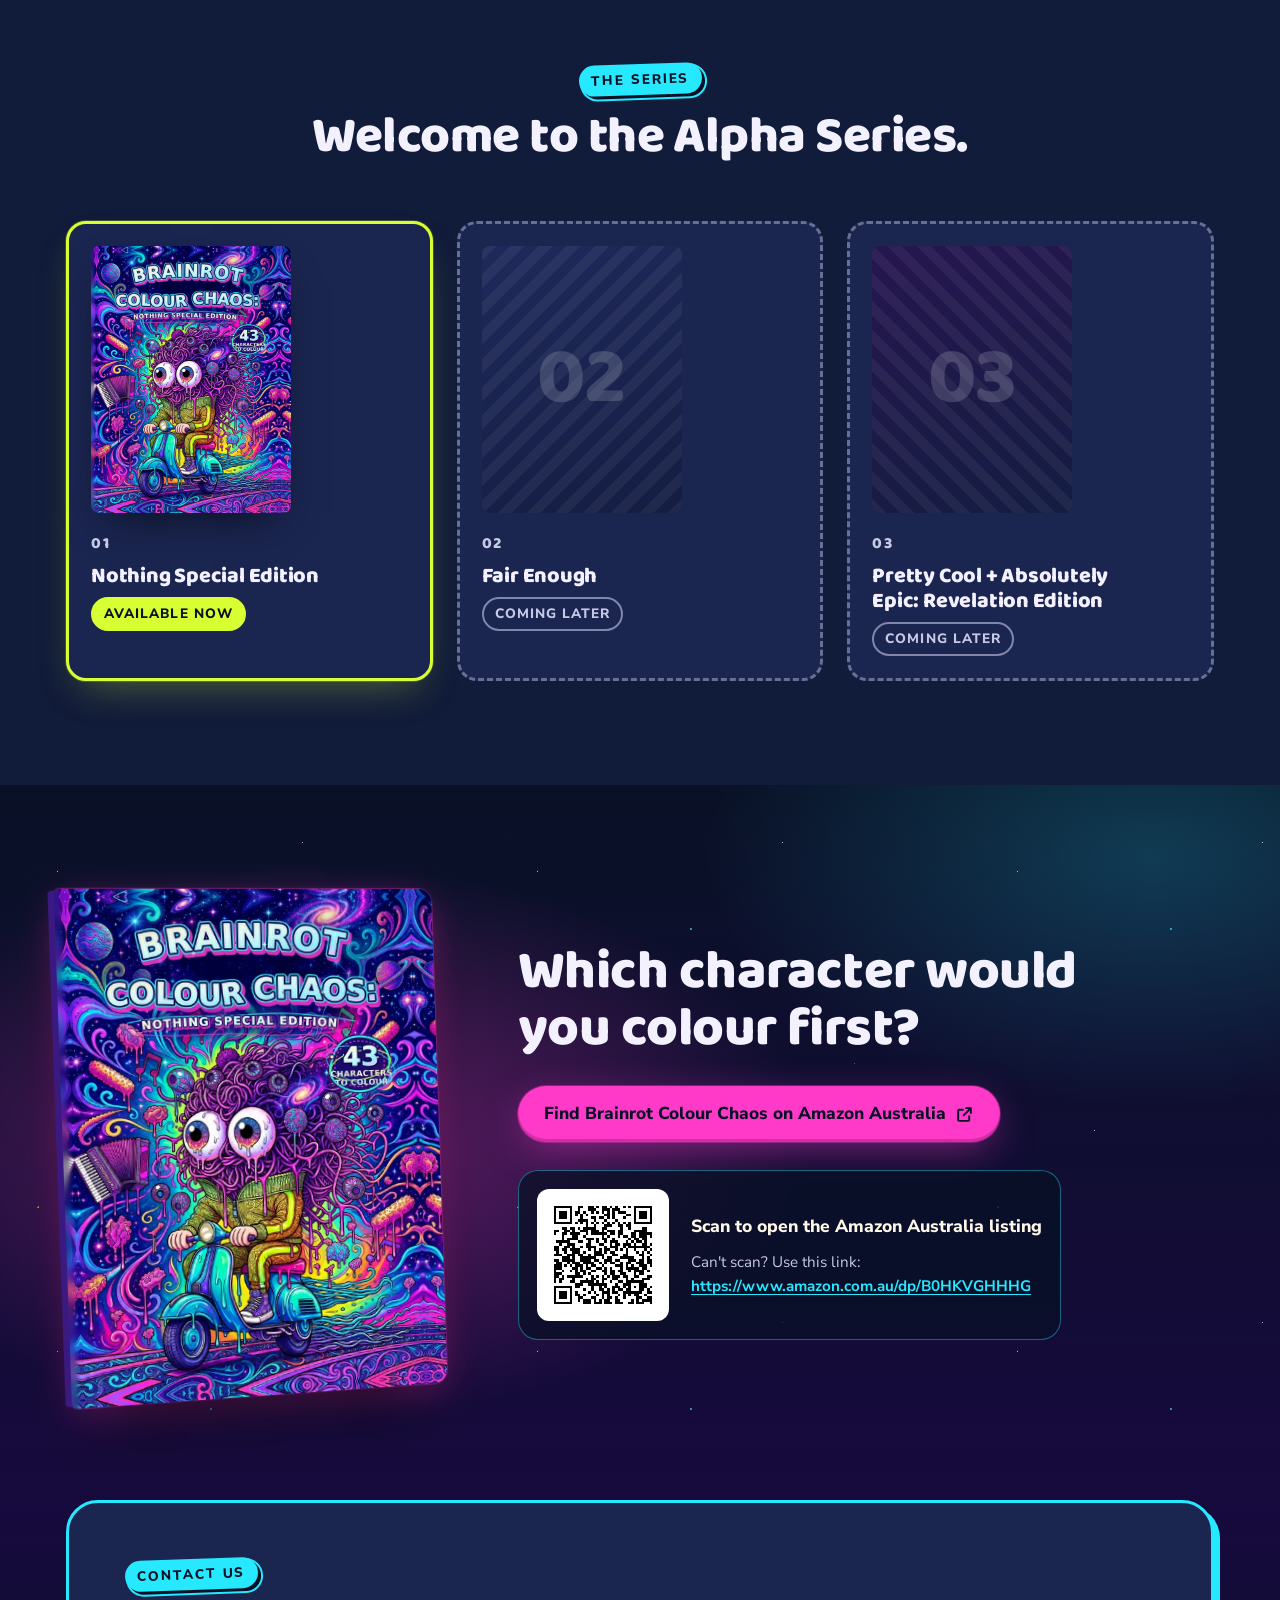
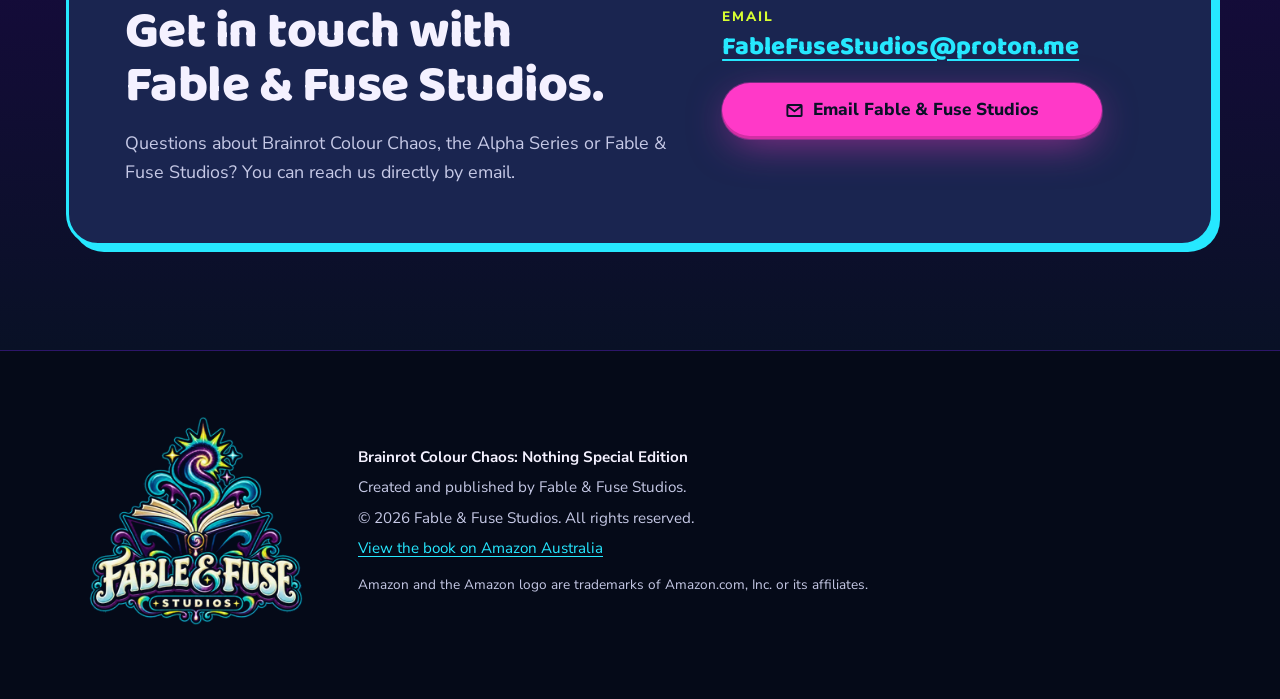
==== commit 279a0074: "Align Brainrot Colour Chaos website guidance to ages 7–17" ====
--- a/site/index.html
+++ b/site/index.html
@@ -4,7 +4,7 @@
   <meta charset="utf-8">
   <meta name="viewport" content="width=device-width, initial-scale=1">
   <title>Brainrot Colour Chaos | 43 Characters to Colour</title>
-  <meta name="description" content="A colourful hardcover colouring challenge with 43 chaotic characters, three difficulty levels and intricate pages for creative kids aged 7–12.">
+  <meta name="description" content="A colourful hardcover colouring challenge with 43 chaotic characters, three difficulty levels and intricate pages for creative kids aged 7–17.">
   <meta name="author" content="Fable &amp; Fuse Studios">
   <meta name="theme-color" content="#091126">
   <link rel="canonical" href="https://fable-and-fuse.github.io/brainrot-colour-chaos-site/">
@@ -12,7 +12,7 @@
   <meta property="og:type" content="website">
   <meta property="og:site_name" content="Fable &amp; Fuse Studios">
   <meta property="og:title" content="Brainrot Colour Chaos | 43 Characters to Colour">
-  <meta property="og:description" content="A colourful hardcover colouring challenge with 43 chaotic characters, three difficulty levels and intricate pages for creative kids aged 7–12.">
+  <meta property="og:description" content="A colourful hardcover colouring challenge with 43 chaotic characters, three difficulty levels and intricate pages for creative kids aged 7–17.">
   <meta property="og:url" content="https://fable-and-fuse.github.io/brainrot-colour-chaos-site/">
   <meta property="og:image" content="https://fable-and-fuse.github.io/brainrot-colour-chaos-site/assets/og-image.jpg">
   <meta property="og:image:width" content="1200">
@@ -96,7 +96,7 @@
           <ul class="chips" aria-label="Book at a glance">
             <li class="chip chip--lime">43 characters</li>
             <li class="chip chip--cyan">Hardcover</li>
-            <li class="chip chip--orange">Ages 7–12</li>
+            <li class="chip chip--orange">Ages 7–17</li>
             <li class="chip chip--pink">Screen-free fun</li>
           </ul>
           <div class="hero__actions">
@@ -279,7 +279,7 @@
             <li class="benefit">
               <span class="benefit__dot benefit__dot--orange" aria-hidden="true"></span>
               <h3>A gift with staying power</h3>
-              <p>A hardcover activity for creative kids aged 7–12.</p>
+              <p>A hardcover activity for creative kids aged 7–17.</p>
             </li>
           </ul>
         </div>
